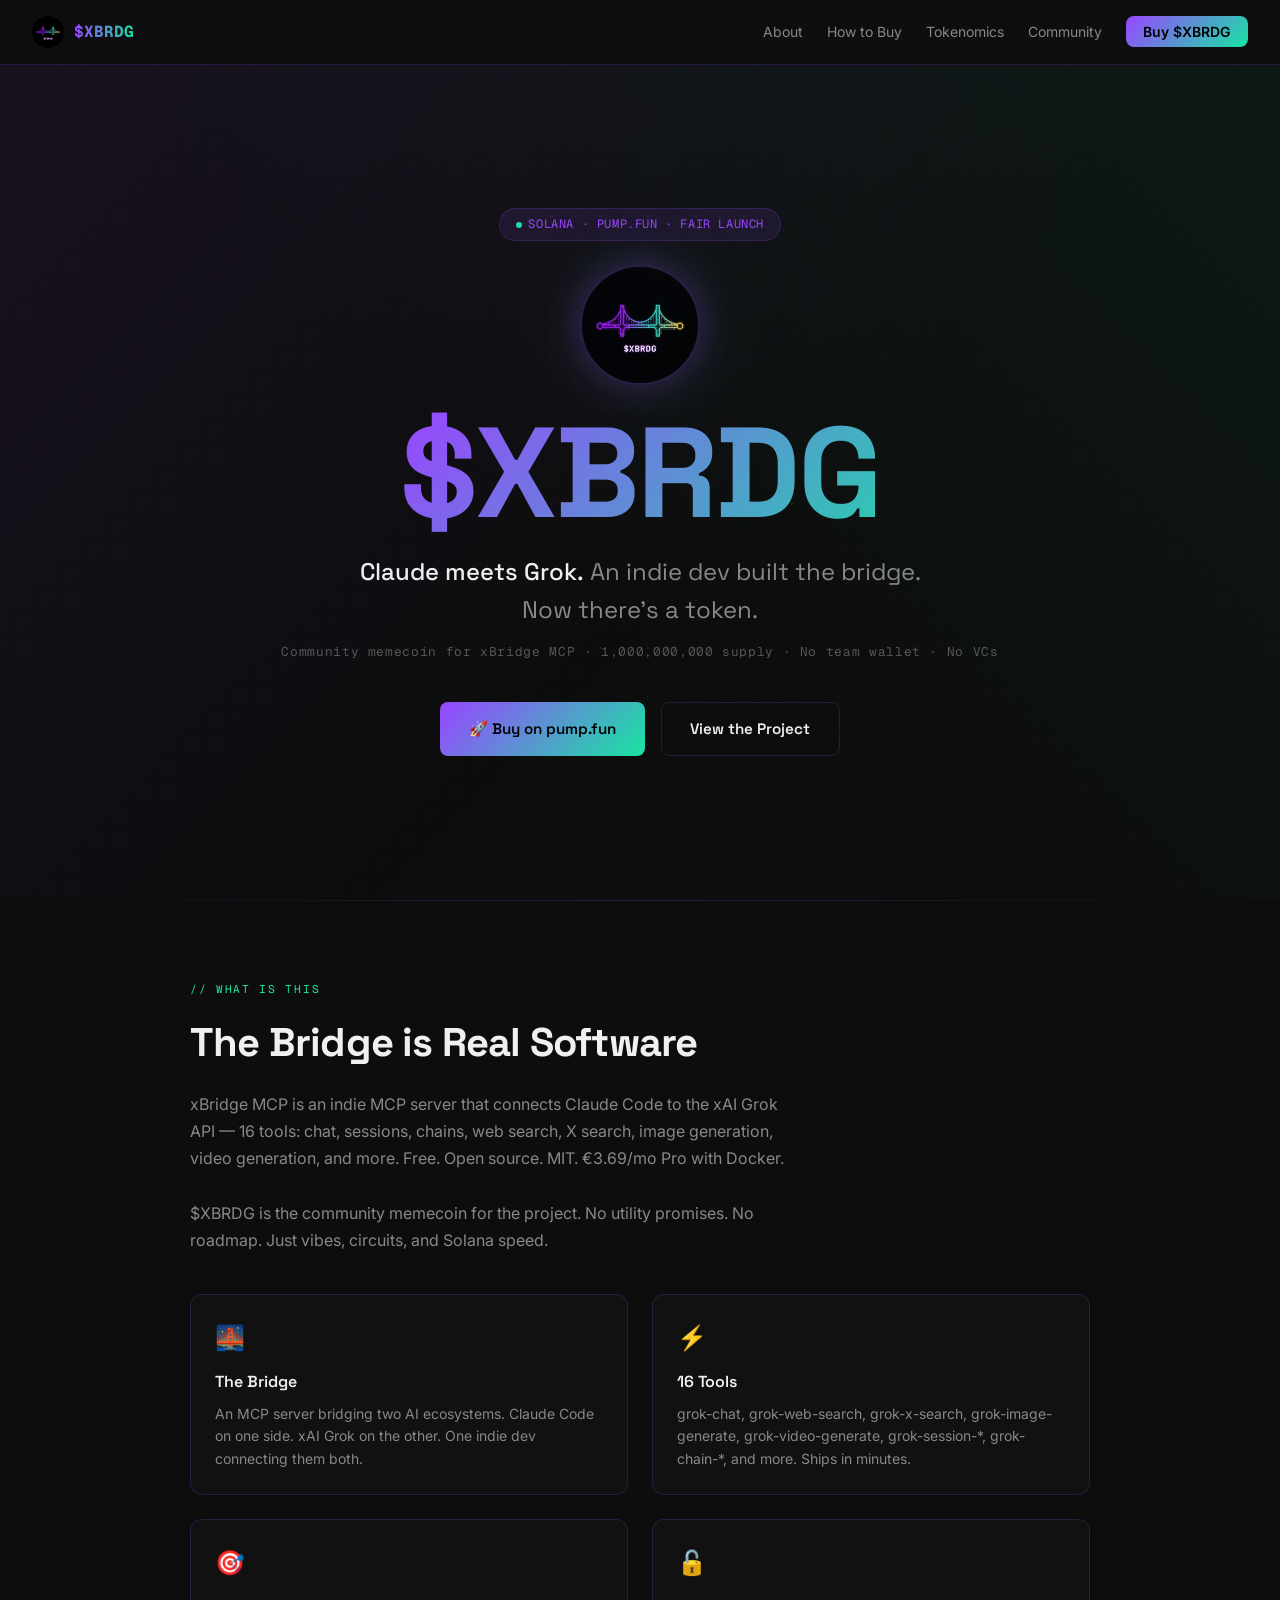
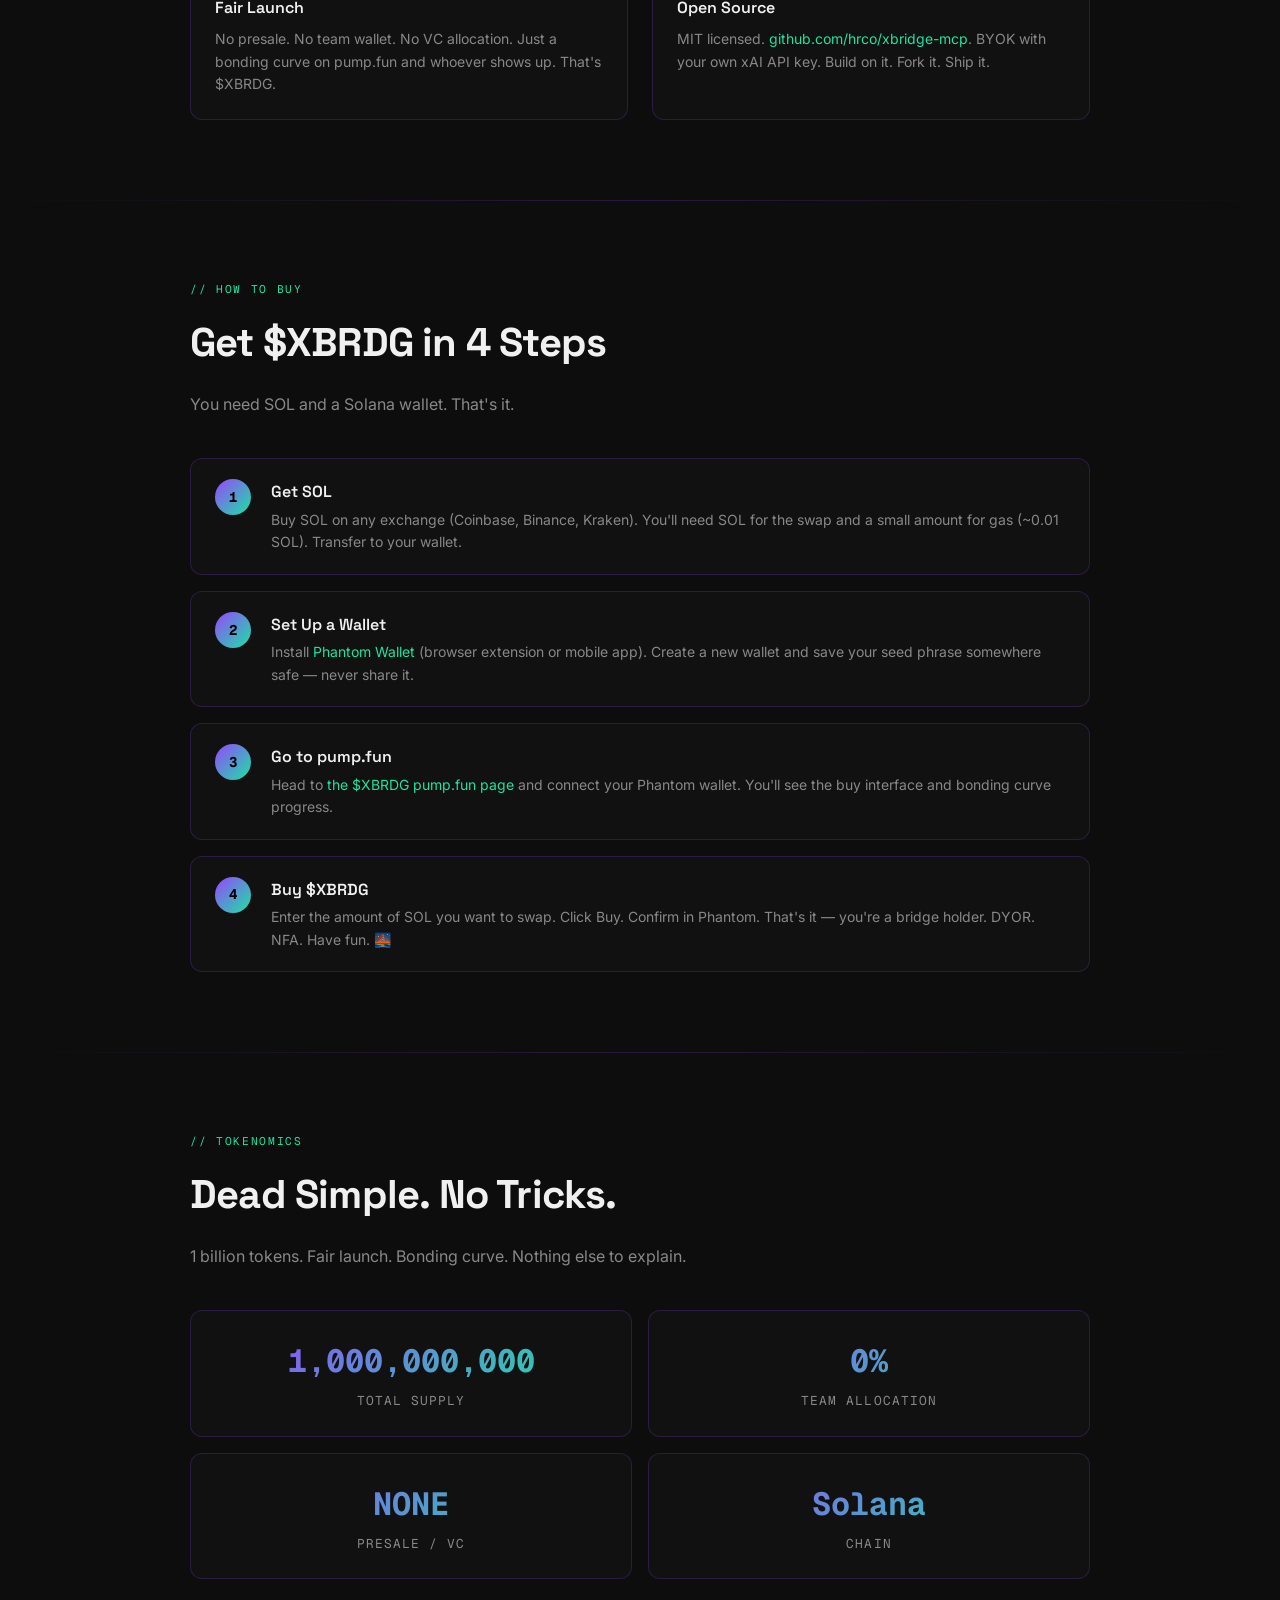
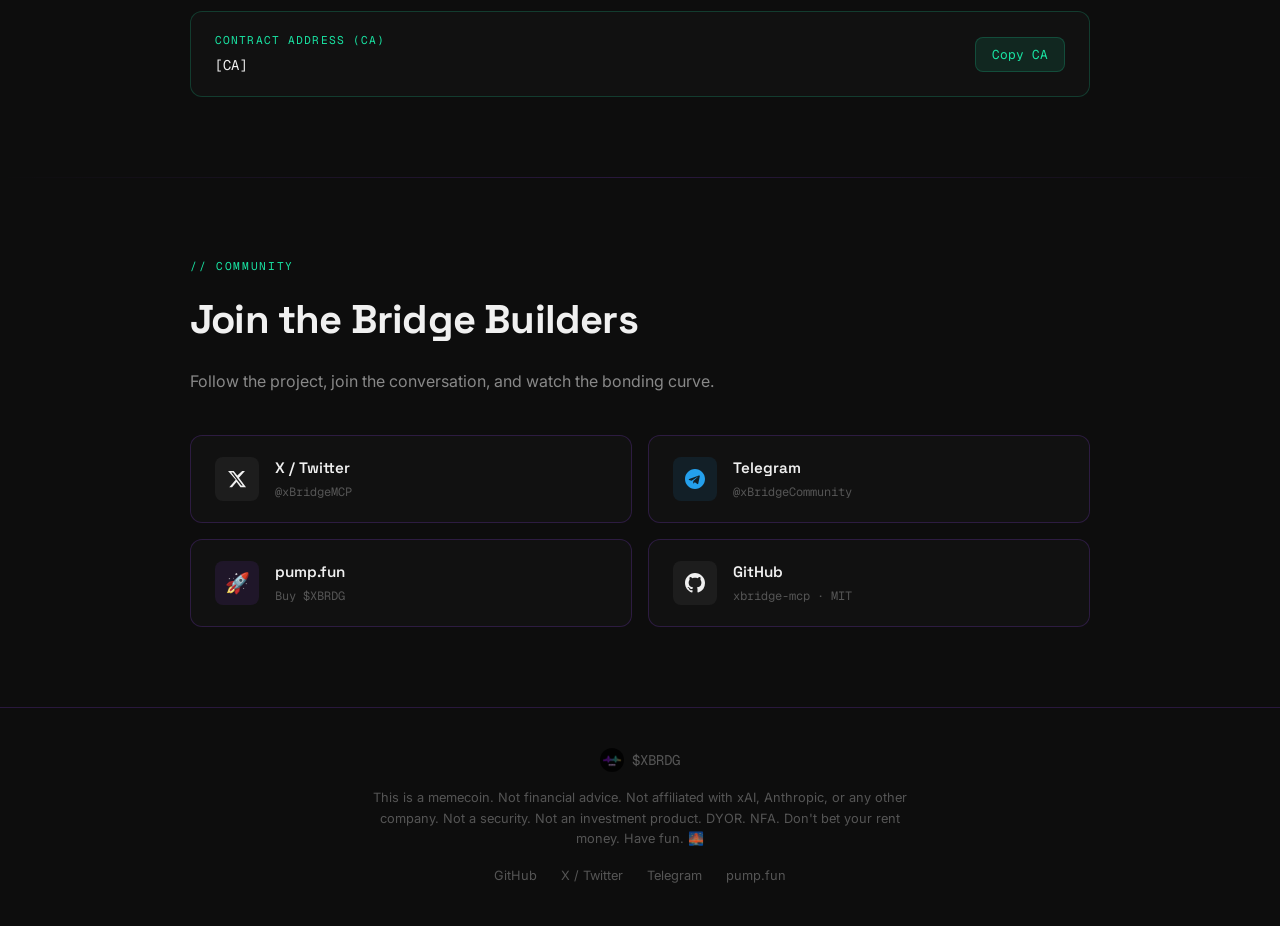
==== xbrdg-site/index.html @ 893f3e18 "feat: add $XBRDG token landing page (xbrdg-site/) - `xbrdg-site/index.html` — 919-line pure HTML/CSS" ====
<!DOCTYPE html>
<html lang="en">
<head>
  <meta charset="UTF-8" />
  <meta name="viewport" content="width=device-width, initial-scale=1.0" />
  <title>$XBRDG — The Bridge Token</title>
  <meta name="description" content="Claude meets Grok. An indie dev built the bridge. Now there's a token. $XBRDG on Solana — fair launch, no team wallet, no VCs." />
  <meta property="og:title" content="$XBRDG — The Bridge Token" />
  <meta property="og:description" content="Claude meets Grok. An indie dev built the bridge. Now there's a token." />
  <meta property="og:image" content="assets/xbrdg-logo-400x400.png" />
  <meta property="og:type" content="website" />
  <meta name="twitter:card" content="summary_large_image" />
  <meta name="twitter:site" content="@xBridgeMCP" />
  <link rel="icon" type="image/png" href="assets/xbrdg-logo-400x400.png" />
  <link rel="preconnect" href="https://fonts.googleapis.com" />
  <link rel="preconnect" href="https://fonts.gstatic.com" crossorigin />
  <link href="https://fonts.googleapis.com/css2?family=Space+Grotesk:wght@400;500;600;700&family=Inter:wght@400;500;600&family=Geist+Mono:wght@400;500;700&display=swap" rel="stylesheet" />
  <style>
    *, *::before, *::after { box-sizing: border-box; margin: 0; padding: 0; }

    :root {
      --bg: #0D0D0D;
      --bg-card: #111111;
      --bg-card-hover: #161616;
      --border: rgba(153, 69, 255, 0.2);
      --border-teal: rgba(25, 228, 163, 0.2);
      --purple: #9945FF;
      --teal: #19E4A3;
      --claude-purple: #7C3AED;
      --gold: #F5A623;
      --text: #F0F0F0;
      --text-muted: #888;
      --text-dim: #555;
      --font-head: 'Space Grotesk', sans-serif;
      --font-body: 'Inter', sans-serif;
      --font-mono: 'Geist Mono', 'Courier New', monospace;
      --radius: 12px;
      --radius-sm: 8px;
    }

    html { scroll-behavior: smooth; }

    body {
      background-color: var(--bg);
      color: var(--text);
      font-family: var(--font-body);
      line-height: 1.6;
      overflow-x: hidden;
    }

    /* Circuit dot-grid background */
    body::before {
      content: '';
      position: fixed;
      inset: 0;
      background-image:
        radial-gradient(circle, rgba(153, 69, 255, 0.12) 1px, transparent 1px),
        radial-gradient(circle, rgba(25, 228, 163, 0.06) 1px, transparent 1px);
      background-size: 48px 48px, 24px 24px;
      background-position: 0 0, 12px 12px;
      pointer-events: none;
      z-index: 0;
    }

    /* Bridge lines overlay on hero */
    .hero-bg {
      position: absolute;
      inset: 0;
      background:
        linear-gradient(135deg, rgba(153, 69, 255, 0.08) 0%, transparent 60%),
        linear-gradient(225deg, rgba(25, 228, 163, 0.06) 0%, transparent 60%);
      pointer-events: none;
    }

    /* NAV */
    nav {
      position: fixed;
      top: 0; left: 0; right: 0;
      z-index: 100;
      display: flex;
      align-items: center;
      justify-content: space-between;
      padding: 1rem 2rem;
      background: rgba(13, 13, 13, 0.85);
      backdrop-filter: blur(12px);
      border-bottom: 1px solid var(--border);
    }

    .nav-logo {
      display: flex;
      align-items: center;
      gap: 0.6rem;
      text-decoration: none;
    }

    .nav-logo img {
      width: 32px;
      height: 32px;
      border-radius: 50%;
    }

    .nav-ticker {
      font-family: var(--font-mono);
      font-weight: 700;
      font-size: 1rem;
      background: linear-gradient(90deg, var(--purple), var(--teal));
      -webkit-background-clip: text;
      -webkit-text-fill-color: transparent;
      background-clip: text;
    }

    .nav-links {
      display: flex;
      gap: 1.5rem;
      list-style: none;
    }

    .nav-links a {
      color: var(--text-muted);
      text-decoration: none;
      font-size: 0.875rem;
      font-family: var(--font-body);
      transition: color 0.2s;
    }

    .nav-links a:hover { color: var(--teal); }

    .nav-cta {
      background: linear-gradient(135deg, var(--purple), var(--teal));
      color: #000 !important;
      font-weight: 600 !important;
      padding: 0.45rem 1.1rem;
      border-radius: var(--radius-sm);
      transition: opacity 0.2s !important;
    }

    .nav-cta:hover { opacity: 0.85; color: #000 !important; }

    /* HERO */
    .hero {
      position: relative;
      min-height: 100vh;
      display: flex;
      flex-direction: column;
      align-items: center;
      justify-content: center;
      text-align: center;
      padding: 8rem 1.5rem 4rem;
      overflow: hidden;
      z-index: 1;
    }

    .hero-logo {
      width: 120px;
      height: 120px;
      border-radius: 50%;
      border: 2px solid var(--border);
      margin-bottom: 1.5rem;
      box-shadow: 0 0 40px rgba(153, 69, 255, 0.3), 0 0 80px rgba(25, 228, 163, 0.1);
      animation: glow-pulse 4s ease-in-out infinite;
    }

    @keyframes glow-pulse {
      0%, 100% { box-shadow: 0 0 30px rgba(153, 69, 255, 0.3), 0 0 60px rgba(25, 228, 163, 0.1); }
      50% { box-shadow: 0 0 60px rgba(153, 69, 255, 0.5), 0 0 100px rgba(25, 228, 163, 0.2); }
    }

    .hero-badge {
      display: inline-flex;
      align-items: center;
      gap: 0.4rem;
      background: rgba(153, 69, 255, 0.1);
      border: 1px solid var(--border);
      border-radius: 100px;
      padding: 0.35rem 1rem;
      font-family: var(--font-mono);
      font-size: 0.75rem;
      color: var(--purple);
      letter-spacing: 0.05em;
      text-transform: uppercase;
      margin-bottom: 1.5rem;
    }

    .hero-badge::before {
      content: '';
      width: 6px;
      height: 6px;
      border-radius: 50%;
      background: var(--teal);
      animation: blink 2s ease-in-out infinite;
    }

    @keyframes blink {
      0%, 100% { opacity: 1; }
      50% { opacity: 0.3; }
    }

    .hero h1 {
      font-family: var(--font-head);
      font-size: clamp(3.5rem, 10vw, 8rem);
      font-weight: 700;
      line-height: 1;
      letter-spacing: -0.02em;
      background: linear-gradient(135deg, var(--purple) 0%, var(--teal) 60%, var(--teal) 100%);
      -webkit-background-clip: text;
      -webkit-text-fill-color: transparent;
      background-clip: text;
      margin-bottom: 1rem;
      animation: gradient-shift 6s ease-in-out infinite;
      background-size: 200% 200%;
    }

    @keyframes gradient-shift {
      0% { background-position: 0% 50%; }
      50% { background-position: 100% 50%; }
      100% { background-position: 0% 50%; }
    }

    .hero-tagline {
      font-family: var(--font-head);
      font-size: clamp(1.1rem, 3vw, 1.5rem);
      color: var(--text-muted);
      max-width: 600px;
      margin: 0 auto 0.75rem;
      font-weight: 400;
    }

    .hero-tagline span { color: var(--text); font-weight: 500; }

    .hero-sub {
      font-family: var(--font-mono);
      font-size: 0.8rem;
      color: var(--text-dim);
      margin-bottom: 2.5rem;
      letter-spacing: 0.05em;
    }

    .hero-ctas {
      display: flex;
      gap: 1rem;
      justify-content: center;
      flex-wrap: wrap;
    }

    .btn {
      display: inline-flex;
      align-items: center;
      gap: 0.5rem;
      padding: 0.85rem 1.8rem;
      border-radius: var(--radius-sm);
      font-family: var(--font-head);
      font-weight: 600;
      font-size: 0.95rem;
      text-decoration: none;
      transition: all 0.2s;
      cursor: pointer;
      border: none;
    }

    .btn-primary {
      background: linear-gradient(135deg, var(--purple), var(--teal));
      color: #000;
    }

    .btn-primary:hover {
      opacity: 0.88;
      transform: translateY(-1px);
      box-shadow: 0 8px 25px rgba(153, 69, 255, 0.35);
    }

    .btn-outline {
      background: transparent;
      color: var(--text);
      border: 1px solid var(--border);
    }

    .btn-outline:hover {
      border-color: var(--teal);
      color: var(--teal);
      transform: translateY(-1px);
    }

    /* SECTIONS */
    section {
      position: relative;
      z-index: 1;
      padding: 5rem 1.5rem;
    }

    .container {
      max-width: 900px;
      margin: 0 auto;
    }

    .section-label {
      font-family: var(--font-mono);
      font-size: 0.7rem;
      letter-spacing: 0.15em;
      text-transform: uppercase;
      color: var(--teal);
      margin-bottom: 0.75rem;
    }

    .section-title {
      font-family: var(--font-head);
      font-size: clamp(1.8rem, 4vw, 2.5rem);
      font-weight: 700;
      color: var(--text);
      margin-bottom: 1rem;
      letter-spacing: -0.02em;
    }

    .section-desc {
      color: var(--text-muted);
      max-width: 600px;
      font-size: 1rem;
      line-height: 1.7;
    }

    /* DIVIDER */
    .divider {
      width: 100%;
      height: 1px;
      background: linear-gradient(90deg, transparent, var(--border), transparent);
      margin: 0;
    }

    /* ABOUT */
    .about-grid {
      display: grid;
      grid-template-columns: 1fr 1fr;
      gap: 1.5rem;
      margin-top: 2.5rem;
    }

    .about-card {
      background: var(--bg-card);
      border: 1px solid var(--border);
      border-radius: var(--radius);
      padding: 1.5rem;
      transition: border-color 0.2s, background 0.2s;
    }

    .about-card:hover {
      border-color: rgba(153, 69, 255, 0.4);
      background: var(--bg-card-hover);
    }

    .about-card-icon {
      font-size: 1.5rem;
      margin-bottom: 0.75rem;
    }

    .about-card h3 {
      font-family: var(--font-head);
      font-weight: 600;
      font-size: 1rem;
      color: var(--text);
      margin-bottom: 0.5rem;
    }

    .about-card p {
      color: var(--text-muted);
      font-size: 0.875rem;
      line-height: 1.6;
    }

    .about-card a {
      color: var(--teal);
      text-decoration: none;
    }

    /* HOW TO BUY */
    .steps {
      margin-top: 2.5rem;
      display: flex;
      flex-direction: column;
      gap: 1rem;
    }

    .step {
      display: flex;
      gap: 1.25rem;
      align-items: flex-start;
      background: var(--bg-card);
      border: 1px solid var(--border);
      border-radius: var(--radius);
      padding: 1.25rem 1.5rem;
      transition: border-color 0.2s, background 0.2s;
    }

    .step:hover {
      border-color: rgba(25, 228, 163, 0.35);
      background: var(--bg-card-hover);
    }

    .step-num {
      flex-shrink: 0;
      width: 36px;
      height: 36px;
      border-radius: 50%;
      background: linear-gradient(135deg, var(--purple), var(--teal));
      display: flex;
      align-items: center;
      justify-content: center;
      font-family: var(--font-mono);
      font-weight: 700;
      font-size: 0.875rem;
      color: #000;
    }

    .step-content h3 {
      font-family: var(--font-head);
      font-weight: 600;
      font-size: 1rem;
      color: var(--text);
      margin-bottom: 0.25rem;
    }

    .step-content p {
      color: var(--text-muted);
      font-size: 0.875rem;
      line-height: 1.6;
    }

    .step-content a {
      color: var(--teal);
      text-decoration: none;
    }

    .step-content a:hover { text-decoration: underline; }

    /* TOKENOMICS */
    .token-grid {
      display: grid;
      grid-template-columns: repeat(2, 1fr);
      gap: 1rem;
      margin-top: 2.5rem;
    }

    .token-card {
      background: var(--bg-card);
      border: 1px solid var(--border);
      border-radius: var(--radius);
      padding: 1.5rem;
      text-align: center;
      transition: border-color 0.2s;
    }

    .token-card:hover { border-color: rgba(153, 69, 255, 0.4); }

    .token-card-value {
      font-family: var(--font-mono);
      font-size: clamp(1.5rem, 4vw, 2rem);
      font-weight: 700;
      background: linear-gradient(135deg, var(--purple), var(--teal));
      -webkit-background-clip: text;
      -webkit-text-fill-color: transparent;
      background-clip: text;
      margin-bottom: 0.3rem;
    }

    .token-card-label {
      color: var(--text-muted);
      font-size: 0.8rem;
      text-transform: uppercase;
      letter-spacing: 0.08em;
      font-family: var(--font-mono);
    }

    /* CA BOX */
    .ca-box {
      margin-top: 2rem;
      background: var(--bg-card);
      border: 1px solid var(--border-teal);
      border-radius: var(--radius);
      padding: 1.25rem 1.5rem;
      display: flex;
      align-items: center;
      justify-content: space-between;
      gap: 1rem;
      flex-wrap: wrap;
    }

    .ca-label {
      font-family: var(--font-mono);
      font-size: 0.7rem;
      color: var(--teal);
      letter-spacing: 0.1em;
      text-transform: uppercase;
      margin-bottom: 0.25rem;
    }

    .ca-address {
      font-family: var(--font-mono);
      font-size: 0.875rem;
      color: var(--text);
      word-break: break-all;
    }

    .ca-copy-btn {
      flex-shrink: 0;
      background: rgba(25, 228, 163, 0.1);
      border: 1px solid var(--border-teal);
      color: var(--teal);
      border-radius: var(--radius-sm);
      padding: 0.5rem 1rem;
      font-family: var(--font-mono);
      font-size: 0.8rem;
      cursor: pointer;
      transition: all 0.2s;
    }

    .ca-copy-btn:hover {
      background: rgba(25, 228, 163, 0.2);
    }

    .ca-copy-btn.copied {
      background: rgba(25, 228, 163, 0.25);
      color: var(--teal);
    }

    /* COMMUNITY */
    .social-grid {
      display: grid;
      grid-template-columns: repeat(2, 1fr);
      gap: 1rem;
      margin-top: 2.5rem;
    }

    .social-card {
      display: flex;
      align-items: center;
      gap: 1rem;
      background: var(--bg-card);
      border: 1px solid var(--border);
      border-radius: var(--radius);
      padding: 1.25rem 1.5rem;
      text-decoration: none;
      color: var(--text);
      transition: all 0.2s;
    }

    .social-card:hover {
      border-color: rgba(153, 69, 255, 0.4);
      background: var(--bg-card-hover);
      transform: translateY(-2px);
    }

    .social-icon {
      width: 44px;
      height: 44px;
      border-radius: var(--radius-sm);
      display: flex;
      align-items: center;
      justify-content: center;
      font-size: 1.25rem;
      flex-shrink: 0;
    }

    .social-icon-x { background: rgba(255,255,255,0.05); }
    .social-icon-tg { background: rgba(36, 160, 237, 0.1); }
    .social-icon-pump { background: rgba(153, 69, 255, 0.1); }
    .social-icon-gh { background: rgba(255,255,255,0.05); }

    .social-name {
      font-family: var(--font-head);
      font-weight: 600;
      font-size: 0.95rem;
      margin-bottom: 0.15rem;
    }

    .social-handle {
      font-family: var(--font-mono);
      font-size: 0.75rem;
      color: var(--text-dim);
    }

    /* FOOTER */
    footer {
      position: relative;
      z-index: 1;
      border-top: 1px solid var(--border);
      padding: 2.5rem 1.5rem;
      text-align: center;
    }

    .footer-logo {
      display: flex;
      align-items: center;
      justify-content: center;
      gap: 0.5rem;
      margin-bottom: 1rem;
    }

    .footer-logo img {
      width: 24px;
      height: 24px;
      border-radius: 50%;
      opacity: 0.8;
    }

    .footer-logo span {
      font-family: var(--font-mono);
      font-size: 0.875rem;
      color: var(--text-dim);
    }

    .footer-disclaimer {
      color: var(--text-dim);
      font-size: 0.8rem;
      max-width: 540px;
      margin: 0 auto;
      line-height: 1.6;
    }

    .footer-links {
      display: flex;
      justify-content: center;
      gap: 1.5rem;
      margin-top: 1rem;
      flex-wrap: wrap;
    }

    .footer-links a {
      color: var(--text-dim);
      text-decoration: none;
      font-size: 0.8rem;
      transition: color 0.2s;
    }

    .footer-links a:hover { color: var(--teal); }

    /* RESPONSIVE */
    @media (max-width: 640px) {
      nav { padding: 0.75rem 1rem; }
      .nav-links { display: none; }
      .about-grid { grid-template-columns: 1fr; }
      .token-grid { grid-template-columns: 1fr 1fr; }
      .social-grid { grid-template-columns: 1fr; }
      .hero { padding: 6rem 1rem 3rem; }
      .ca-box { flex-direction: column; align-items: flex-start; }
    }

    @media (max-width: 400px) {
      .token-grid { grid-template-columns: 1fr; }
    }

    /* Scrollbar */
    ::-webkit-scrollbar { width: 6px; }
    ::-webkit-scrollbar-track { background: var(--bg); }
    ::-webkit-scrollbar-thumb { background: var(--border); border-radius: 3px; }
  </style>
</head>
<body>

  <!-- NAV -->
  <nav>
    <a href="#" class="nav-logo">
      <img src="assets/xbrdg-logo-400x400.png" alt="$XBRDG logo" />
      <span class="nav-ticker">$XBRDG</span>
    </a>
    <ul class="nav-links">
      <li><a href="#about">About</a></li>
      <li><a href="#how-to-buy">How to Buy</a></li>
      <li><a href="#tokenomics">Tokenomics</a></li>
      <li><a href="#community">Community</a></li>
      <li><a href="[PUMP_LINK]" class="nav-cta" target="_blank" rel="noopener">Buy $XBRDG</a></li>
    </ul>
  </nav>

  <!-- HERO -->
  <section class="hero">
    <div class="hero-bg"></div>
    <span class="hero-badge">Solana · pump.fun · Fair Launch</span>
    <img src="assets/xbrdg-logo-400x400.png" alt="$XBRDG" class="hero-logo" />
    <h1>$XBRDG</h1>
    <p class="hero-tagline">
      <span>Claude meets Grok.</span> An indie dev built the bridge.<br/>Now there's a token.
    </p>
    <p class="hero-sub">Community memecoin for xBridge MCP · 1,000,000,000 supply · No team wallet · No VCs</p>
    <div class="hero-ctas">
      <a href="[PUMP_LINK]" class="btn btn-primary" target="_blank" rel="noopener">
        🚀 Buy on pump.fun
      </a>
      <a href="https://github.com/hrco/xbridge-mcp" class="btn btn-outline" target="_blank" rel="noopener">
        View the Project
      </a>
    </div>
  </section>

  <div class="divider"></div>

  <!-- ABOUT -->
  <section id="about">
    <div class="container">
      <p class="section-label">// what is this</p>
      <h2 class="section-title">The Bridge is Real Software</h2>
      <p class="section-desc">
        xBridge MCP is an indie MCP server that connects Claude Code to the xAI Grok API — 16 tools: chat, sessions, chains, web search, X search, image generation, video generation, and more. Free. Open source. MIT. €3.69/mo Pro with Docker. <br/><br/>
        $XBRDG is the community memecoin for the project. No utility promises. No roadmap. Just vibes, circuits, and Solana speed.
      </p>
      <div class="about-grid">
        <div class="about-card">
          <div class="about-card-icon">🌉</div>
          <h3>The Bridge</h3>
          <p>An MCP server bridging two AI ecosystems. Claude Code on one side. xAI Grok on the other. One indie dev connecting them both.</p>
        </div>
        <div class="about-card">
          <div class="about-card-icon">⚡</div>
          <h3>16 Tools</h3>
          <p>grok-chat, grok-web-search, grok-x-search, grok-image-generate, grok-video-generate, grok-session-*, grok-chain-*, and more. Ships in minutes.</p>
        </div>
        <div class="about-card">
          <div class="about-card-icon">🎯</div>
          <h3>Fair Launch</h3>
          <p>No presale. No team wallet. No VC allocation. Just a bonding curve on pump.fun and whoever shows up. That's $XBRDG.</p>
        </div>
        <div class="about-card">
          <div class="about-card-icon">🔓</div>
          <h3>Open Source</h3>
          <p>MIT licensed. <a href="https://github.com/hrco/xbridge-mcp" target="_blank" rel="noopener">github.com/hrco/xbridge-mcp</a>. BYOK with your own xAI API key. Build on it. Fork it. Ship it.</p>
        </div>
      </div>
    </div>
  </section>

  <div class="divider"></div>

  <!-- HOW TO BUY -->
  <section id="how-to-buy">
    <div class="container">
      <p class="section-label">// how to buy</p>
      <h2 class="section-title">Get $XBRDG in 4 Steps</h2>
      <p class="section-desc">You need SOL and a Solana wallet. That's it.</p>
      <div class="steps">
        <div class="step">
          <div class="step-num">1</div>
          <div class="step-content">
            <h3>Get SOL</h3>
            <p>Buy SOL on any exchange (Coinbase, Binance, Kraken). You'll need SOL for the swap and a small amount for gas (~0.01 SOL). Transfer to your wallet.</p>
          </div>
        </div>
        <div class="step">
          <div class="step-num">2</div>
          <div class="step-content">
            <h3>Set Up a Wallet</h3>
            <p>Install <a href="https://phantom.com" target="_blank" rel="noopener">Phantom Wallet</a> (browser extension or mobile app). Create a new wallet and save your seed phrase somewhere safe — never share it.</p>
          </div>
        </div>
        <div class="step">
          <div class="step-num">3</div>
          <div class="step-content">
            <h3>Go to pump.fun</h3>
            <p>Head to <a href="[PUMP_LINK]" target="_blank" rel="noopener">the $XBRDG pump.fun page</a> and connect your Phantom wallet. You'll see the buy interface and bonding curve progress.</p>
          </div>
        </div>
        <div class="step">
          <div class="step-num">4</div>
          <div class="step-content">
            <h3>Buy $XBRDG</h3>
            <p>Enter the amount of SOL you want to swap. Click Buy. Confirm in Phantom. That's it — you're a bridge holder. DYOR. NFA. Have fun. 🌉</p>
          </div>
        </div>
      </div>
    </div>
  </section>

  <div class="divider"></div>

  <!-- TOKENOMICS -->
  <section id="tokenomics">
    <div class="container">
      <p class="section-label">// tokenomics</p>
      <h2 class="section-title">Dead Simple. No Tricks.</h2>
      <p class="section-desc">1 billion tokens. Fair launch. Bonding curve. Nothing else to explain.</p>
      <div class="token-grid">
        <div class="token-card">
          <div class="token-card-value">1,000,000,000</div>
          <div class="token-card-label">Total Supply</div>
        </div>
        <div class="token-card">
          <div class="token-card-value">0%</div>
          <div class="token-card-label">Team Allocation</div>
        </div>
        <div class="token-card">
          <div class="token-card-value">NONE</div>
          <div class="token-card-label">Presale / VC</div>
        </div>
        <div class="token-card">
          <div class="token-card-value">Solana</div>
          <div class="token-card-label">Chain</div>
        </div>
      </div>
      <!-- DexScreener live chart — replace [CA] with real contract address post-launch -->
      <div id="dex-embed" style="margin-top:2rem;border-radius:var(--radius);overflow:hidden;border:1px solid var(--border);display:none;">
        <iframe id="dex-iframe" src="" width="100%" height="300" frameborder="0" allowtransparency="true" style="background:var(--bg-card);"></iframe>
      </div>

      <div class="ca-box">
        <div>
          <div class="ca-label">Contract Address (CA)</div>
          <div class="ca-address" id="ca-address">[CA]</div>
        </div>
        <button class="ca-copy-btn" id="copy-btn" onclick="copyCA()">Copy CA</button>
      </div>
    </div>
  </section>

  <div class="divider"></div>

  <!-- COMMUNITY -->
  <section id="community">
    <div class="container">
      <p class="section-label">// community</p>
      <h2 class="section-title">Join the Bridge Builders</h2>
      <p class="section-desc">Follow the project, join the conversation, and watch the bonding curve.</p>
      <div class="social-grid">
        <a href="https://twitter.com/xBridgeMCP" class="social-card" target="_blank" rel="noopener">
          <div class="social-icon social-icon-x">
            <svg width="20" height="20" viewBox="0 0 24 24" fill="currentColor"><path d="M18.244 2.25h3.308l-7.227 8.26 8.502 11.24H16.17l-4.714-6.231-5.401 6.231H2.744l7.73-8.835L1.254 2.25H8.08l4.258 5.63 5.906-5.63zm-1.161 17.52h1.833L7.084 4.126H5.117z"/></svg>
          </div>
          <div>
            <div class="social-name">X / Twitter</div>
            <div class="social-handle">@xBridgeMCP</div>
          </div>
        </a>
        <a href="https://t.me/xBridgeCommunity" class="social-card" target="_blank" rel="noopener">
          <div class="social-icon social-icon-tg">
            <svg width="20" height="20" viewBox="0 0 24 24" fill="currentColor" style="color:#24a0ed"><path d="M12 0C5.373 0 0 5.373 0 12s5.373 12 12 12 12-5.373 12-12S18.627 0 12 0zm5.894 8.221l-1.97 9.28c-.145.658-.537.818-1.084.508l-3-2.21-1.447 1.394c-.16.16-.295.295-.605.295l.213-3.053 5.56-5.023c.242-.213-.054-.333-.373-.12L7.9 13.988l-2.96-.924c-.643-.203-.657-.643.136-.953l11.57-4.461c.537-.194 1.006.131.248.571z"/></svg>
          </div>
          <div>
            <div class="social-name">Telegram</div>
            <div class="social-handle">@xBridgeCommunity</div>
          </div>
        </a>
        <a href="[PUMP_LINK]" class="social-card" target="_blank" rel="noopener">
          <div class="social-icon social-icon-pump">🚀</div>
          <div>
            <div class="social-name">pump.fun</div>
            <div class="social-handle">Buy $XBRDG</div>
          </div>
        </a>
        <a href="https://github.com/hrco/xbridge-mcp" class="social-card" target="_blank" rel="noopener">
          <div class="social-icon social-icon-gh">
            <svg width="20" height="20" viewBox="0 0 24 24" fill="currentColor"><path d="M12 0C5.37 0 0 5.37 0 12c0 5.31 3.435 9.795 8.205 11.385.6.105.825-.255.825-.57 0-.285-.015-1.23-.015-2.235-3.015.555-3.795-.735-4.035-1.41-.135-.345-.72-1.41-1.23-1.695-.42-.225-1.02-.78-.015-.795.945-.015 1.62.87 1.845 1.23 1.08 1.815 2.805 1.305 3.495.99.105-.78.42-1.305.765-1.605-2.67-.3-5.46-1.335-5.46-5.925 0-1.305.465-2.385 1.23-3.225-.12-.3-.54-1.53.12-3.18 0 0 1.005-.315 3.3 1.23.96-.27 1.98-.405 3-.405s2.04.135 3 .405c2.295-1.56 3.3-1.23 3.3-1.23.66 1.65.24 2.88.12 3.18.765.84 1.23 1.905 1.23 3.225 0 4.605-2.805 5.625-5.475 5.925.435.375.81 1.095.81 2.22 0 1.605-.015 2.895-.015 3.3 0 .315.225.69.825.57A12.02 12.02 0 0024 12c0-6.63-5.37-12-12-12z"/></svg>
          </div>
          <div>
            <div class="social-name">GitHub</div>
            <div class="social-handle">xbridge-mcp · MIT</div>
          </div>
        </a>
      </div>
    </div>
  </section>

  <!-- FOOTER -->
  <footer>
    <div class="footer-logo">
      <img src="assets/xbrdg-logo-400x400.png" alt="$XBRDG" />
      <span>$XBRDG</span>
    </div>
    <p class="footer-disclaimer">
      This is a memecoin. Not financial advice. Not affiliated with xAI, Anthropic, or any other company.
      Not a security. Not an investment product. DYOR. NFA. Don't bet your rent money. Have fun. 🌉
    </p>
    <div class="footer-links">
      <a href="https://github.com/hrco/xbridge-mcp" target="_blank" rel="noopener">GitHub</a>
      <a href="https://twitter.com/xBridgeMCP" target="_blank" rel="noopener">X / Twitter</a>
      <a href="https://t.me/xBridgeCommunity" target="_blank" rel="noopener">Telegram</a>
      <a href="[PUMP_LINK]" target="_blank" rel="noopener">pump.fun</a>
    </div>
  </footer>

  <script>
    // Activate DexScreener embed once real CA is set (not placeholder)
    (function() {
      const ca = document.getElementById('ca-address').textContent.trim();
      if (ca && ca !== '[CA]') {
        const embed = document.getElementById('dex-embed');
        const iframe = document.getElementById('dex-iframe');
        iframe.src = 'https://dexscreener.com/solana/' + ca + '?embed=1&theme=dark&trades=0&info=0';
        embed.style.display = 'block';
      }
    })();

    function copyCA() {
      const ca = document.getElementById('ca-address').textContent.trim();
      if (ca === '[CA]') return; // placeholder — not yet set
      navigator.clipboard.writeText(ca).then(() => {
        const btn = document.getElementById('copy-btn');
        btn.textContent = 'Copied!';
        btn.classList.add('copied');
        setTimeout(() => {
          btn.textContent = 'Copy CA';
          btn.classList.remove('copied');
        }, 2000);
      });
    }

    // Smooth reveal on scroll
    const observer = new IntersectionObserver((entries) => {
      entries.forEach(e => {
        if (e.isIntersecting) {
          e.target.style.opacity = '1';
          e.target.style.transform = 'translateY(0)';
        }
      });
    }, { threshold: 0.1 });

    document.querySelectorAll('.about-card, .step, .token-card, .social-card').forEach(el => {
      el.style.opacity = '0';
      el.style.transform = 'translateY(16px)';
      el.style.transition = 'opacity 0.4s ease, transform 0.4s ease';
      observer.observe(el);
    });
  </script>
</body>
</html>
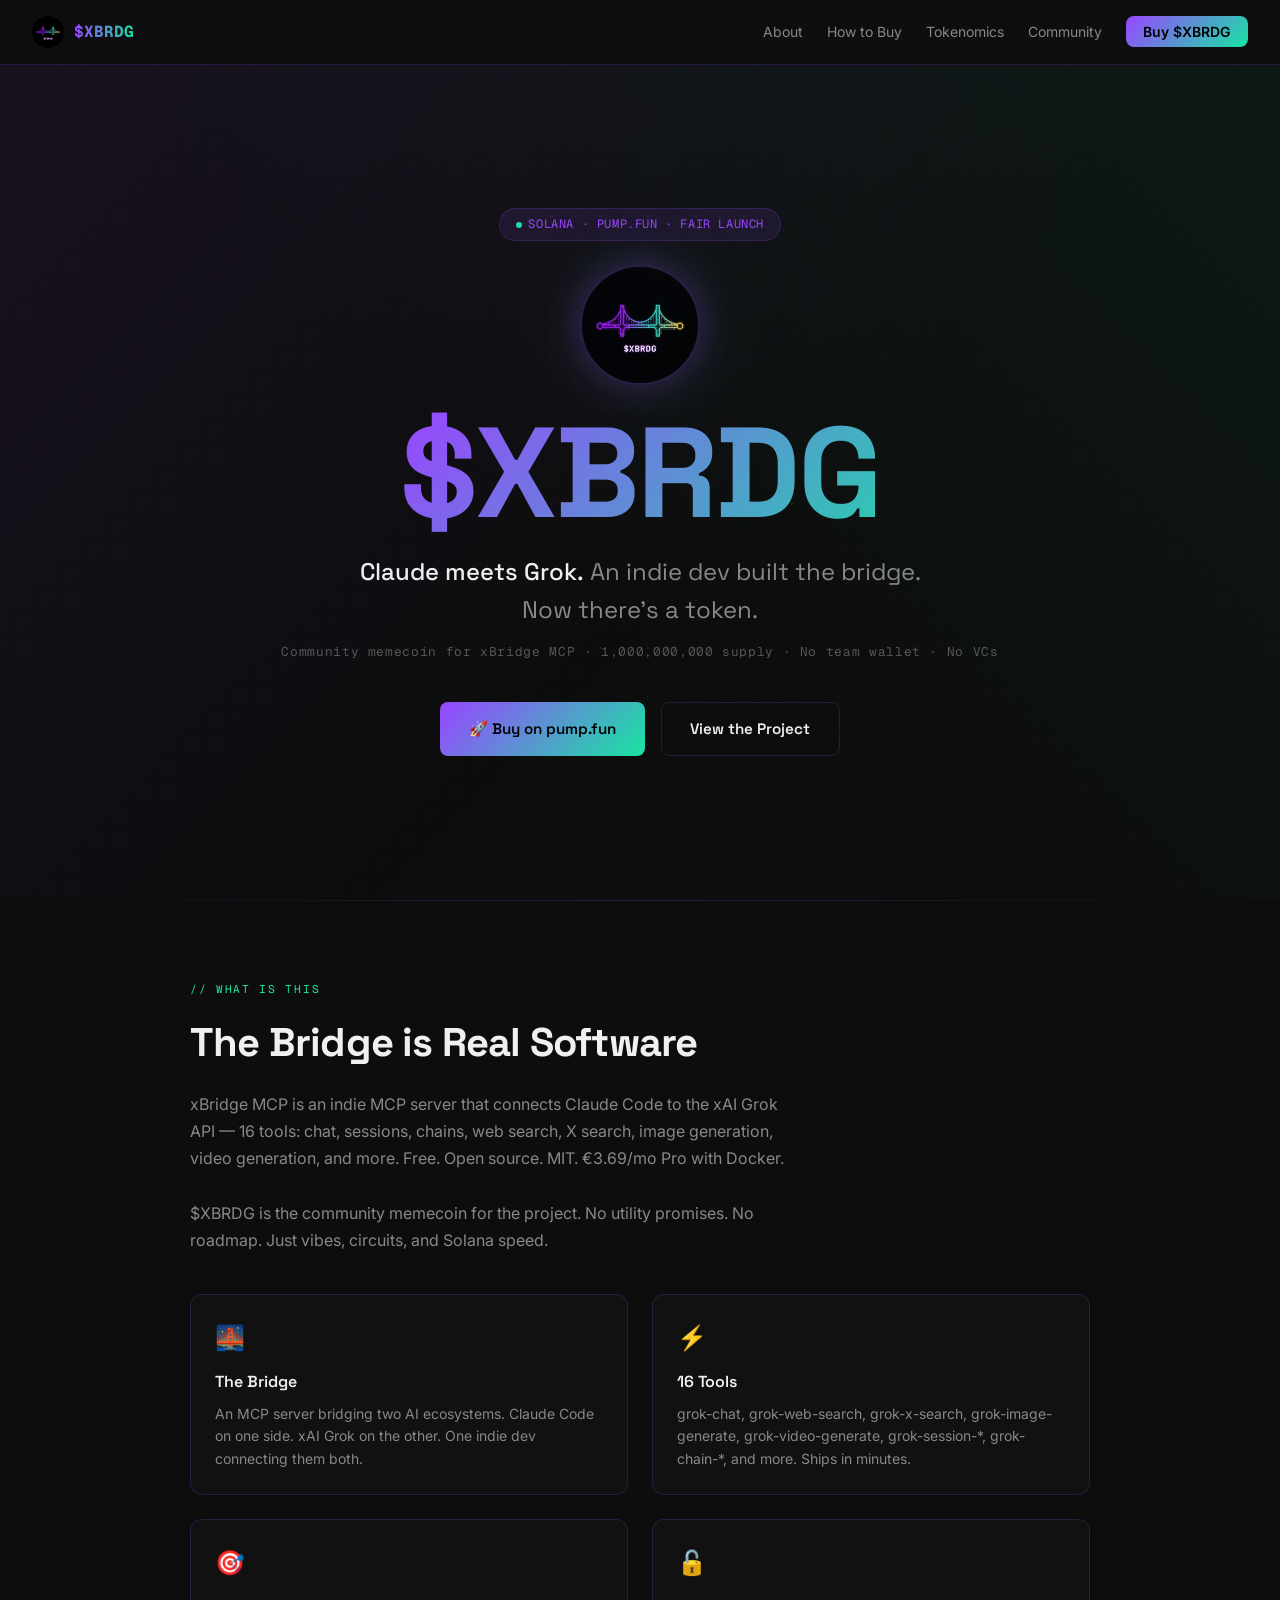
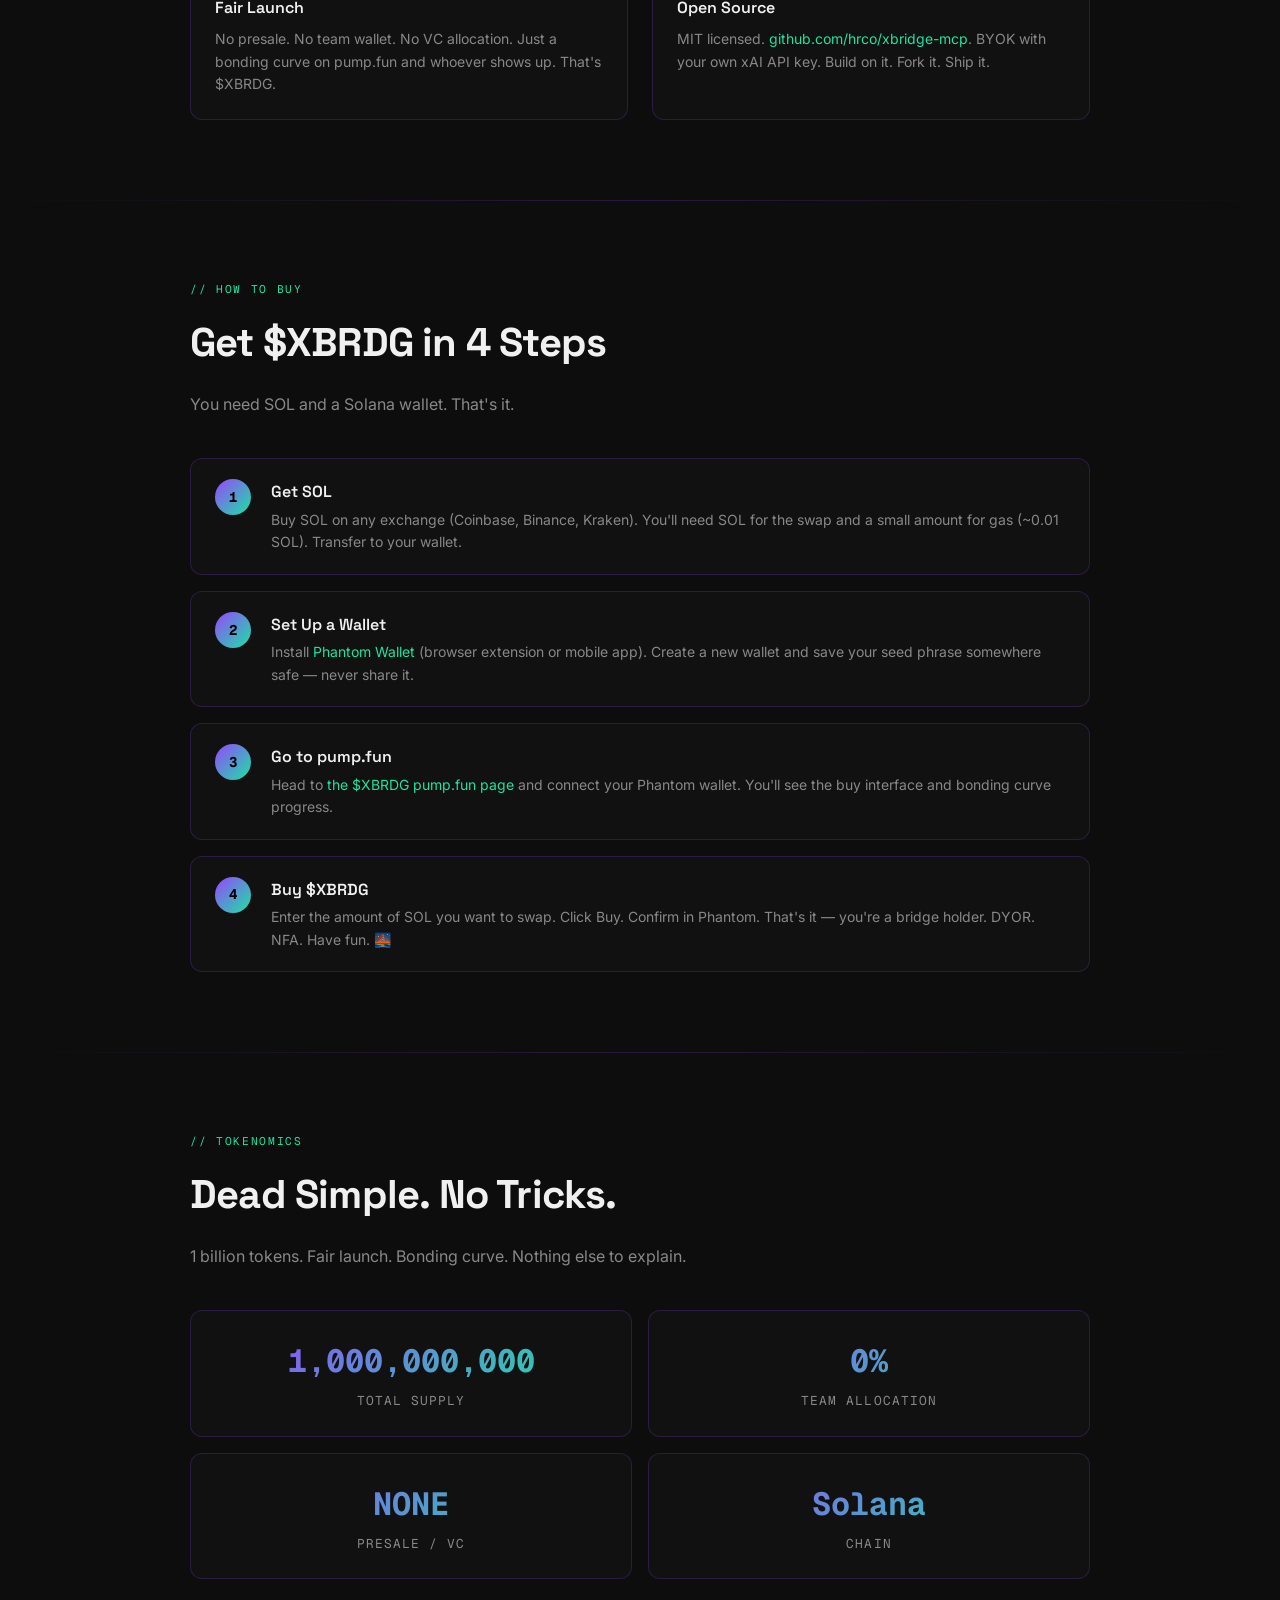
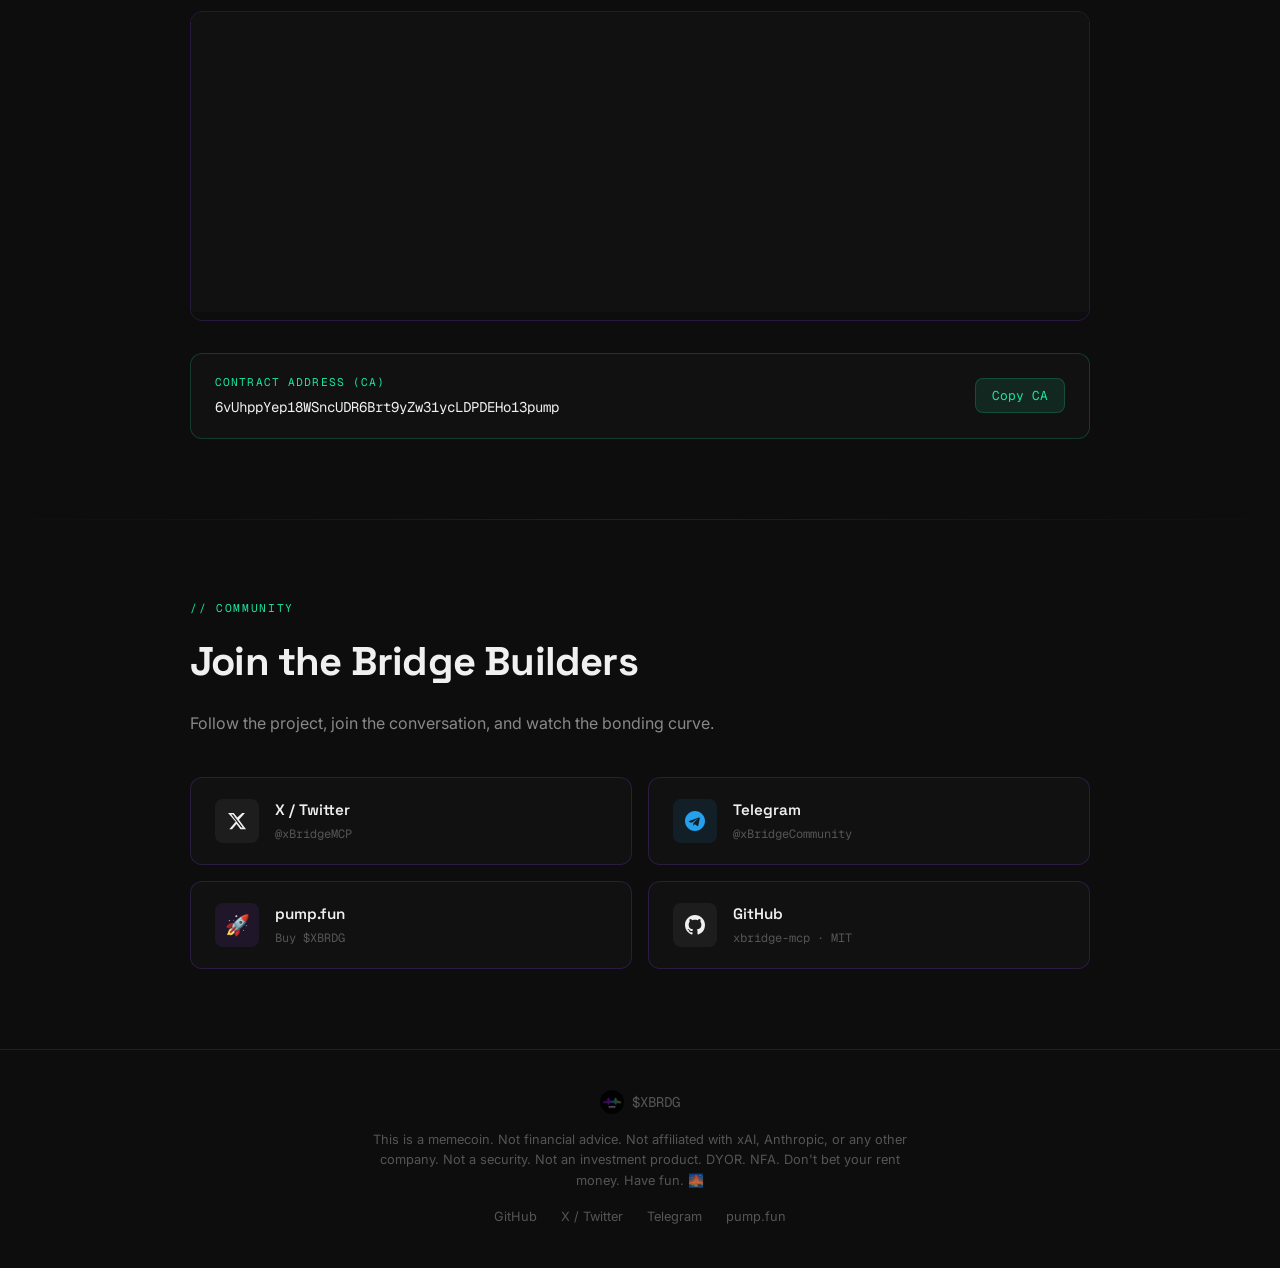
==== commit 5725f3ab: "feat: fill CA and launch links — $XBRDG is live CA: 6vUhppYep18WSncUDR6Brt9yZw31ycLDPDEHo13pump pump" ====
--- a/xbrdg-site/index.html
+++ b/xbrdg-site/index.html
@@ -665,7 +665,7 @@
       <li><a href="#how-to-buy">How to Buy</a></li>
       <li><a href="#tokenomics">Tokenomics</a></li>
       <li><a href="#community">Community</a></li>
-      <li><a href="[PUMP_LINK]" class="nav-cta" target="_blank" rel="noopener">Buy $XBRDG</a></li>
+      <li><a href="https://pump.fun/coin/6vUhppYep18WSncUDR6Brt9yZw31ycLDPDEHo13pump" class="nav-cta" target="_blank" rel="noopener">Buy $XBRDG</a></li>
     </ul>
   </nav>
 
@@ -680,7 +680,7 @@
     </p>
     <p class="hero-sub">Community memecoin for xBridge MCP · 1,000,000,000 supply · No team wallet · No VCs</p>
     <div class="hero-ctas">
-      <a href="[PUMP_LINK]" class="btn btn-primary" target="_blank" rel="noopener">
+      <a href="https://pump.fun/coin/6vUhppYep18WSncUDR6Brt9yZw31ycLDPDEHo13pump" class="btn btn-primary" target="_blank" rel="noopener">
         🚀 Buy on pump.fun
       </a>
       <a href="https://github.com/hrco/xbridge-mcp" class="btn btn-outline" target="_blank" rel="noopener">
@@ -752,7 +752,7 @@
           <div class="step-num">3</div>
           <div class="step-content">
             <h3>Go to pump.fun</h3>
-            <p>Head to <a href="[PUMP_LINK]" target="_blank" rel="noopener">the $XBRDG pump.fun page</a> and connect your Phantom wallet. You'll see the buy interface and bonding curve progress.</p>
+            <p>Head to <a href="https://pump.fun/coin/6vUhppYep18WSncUDR6Brt9yZw31ycLDPDEHo13pump" target="_blank" rel="noopener">the $XBRDG pump.fun page</a> and connect your Phantom wallet. You'll see the buy interface and bonding curve progress.</p>
           </div>
         </div>
         <div class="step">
@@ -792,7 +792,7 @@
           <div class="token-card-label">Chain</div>
         </div>
       </div>
-      <!-- DexScreener live chart — replace [CA] with real contract address post-launch -->
+      <!-- DexScreener live chart — replace 6vUhppYep18WSncUDR6Brt9yZw31ycLDPDEHo13pump with real contract address post-launch -->
       <div id="dex-embed" style="margin-top:2rem;border-radius:var(--radius);overflow:hidden;border:1px solid var(--border);display:none;">
         <iframe id="dex-iframe" src="" width="100%" height="300" frameborder="0" allowtransparency="true" style="background:var(--bg-card);"></iframe>
       </div>
@@ -800,7 +800,7 @@
       <div class="ca-box">
         <div>
           <div class="ca-label">Contract Address (CA)</div>
-          <div class="ca-address" id="ca-address">[CA]</div>
+          <div class="ca-address" id="ca-address">6vUhppYep18WSncUDR6Brt9yZw31ycLDPDEHo13pump</div>
         </div>
         <button class="ca-copy-btn" id="copy-btn" onclick="copyCA()">Copy CA</button>
       </div>
@@ -834,7 +834,7 @@
             <div class="social-handle">@xBridgeCommunity</div>
           </div>
         </a>
-        <a href="[PUMP_LINK]" class="social-card" target="_blank" rel="noopener">
+        <a href="https://pump.fun/coin/6vUhppYep18WSncUDR6Brt9yZw31ycLDPDEHo13pump" class="social-card" target="_blank" rel="noopener">
           <div class="social-icon social-icon-pump">🚀</div>
           <div>
             <div class="social-name">pump.fun</div>
@@ -868,15 +868,15 @@
       <a href="https://github.com/hrco/xbridge-mcp" target="_blank" rel="noopener">GitHub</a>
       <a href="https://twitter.com/xBridgeMCP" target="_blank" rel="noopener">X / Twitter</a>
       <a href="https://t.me/xBridgeCommunity" target="_blank" rel="noopener">Telegram</a>
-      <a href="[PUMP_LINK]" target="_blank" rel="noopener">pump.fun</a>
+      <a href="https://pump.fun/coin/6vUhppYep18WSncUDR6Brt9yZw31ycLDPDEHo13pump" target="_blank" rel="noopener">pump.fun</a>
     </div>
   </footer>
 
   <script>
-    // Activate DexScreener embed once real CA is set (not placeholder)
+    // Activate DexScreener embed
     (function() {
       const ca = document.getElementById('ca-address').textContent.trim();
-      if (ca && ca !== '[CA]') {
+      if (ca) {
         const embed = document.getElementById('dex-embed');
         const iframe = document.getElementById('dex-iframe');
         iframe.src = 'https://dexscreener.com/solana/' + ca + '?embed=1&theme=dark&trades=0&info=0';
@@ -886,7 +886,6 @@
 
     function copyCA() {
       const ca = document.getElementById('ca-address').textContent.trim();
-      if (ca === '[CA]') return; // placeholder — not yet set
       navigator.clipboard.writeText(ca).then(() => {
         const btn = document.getElementById('copy-btn');
         btn.textContent = 'Copied!';
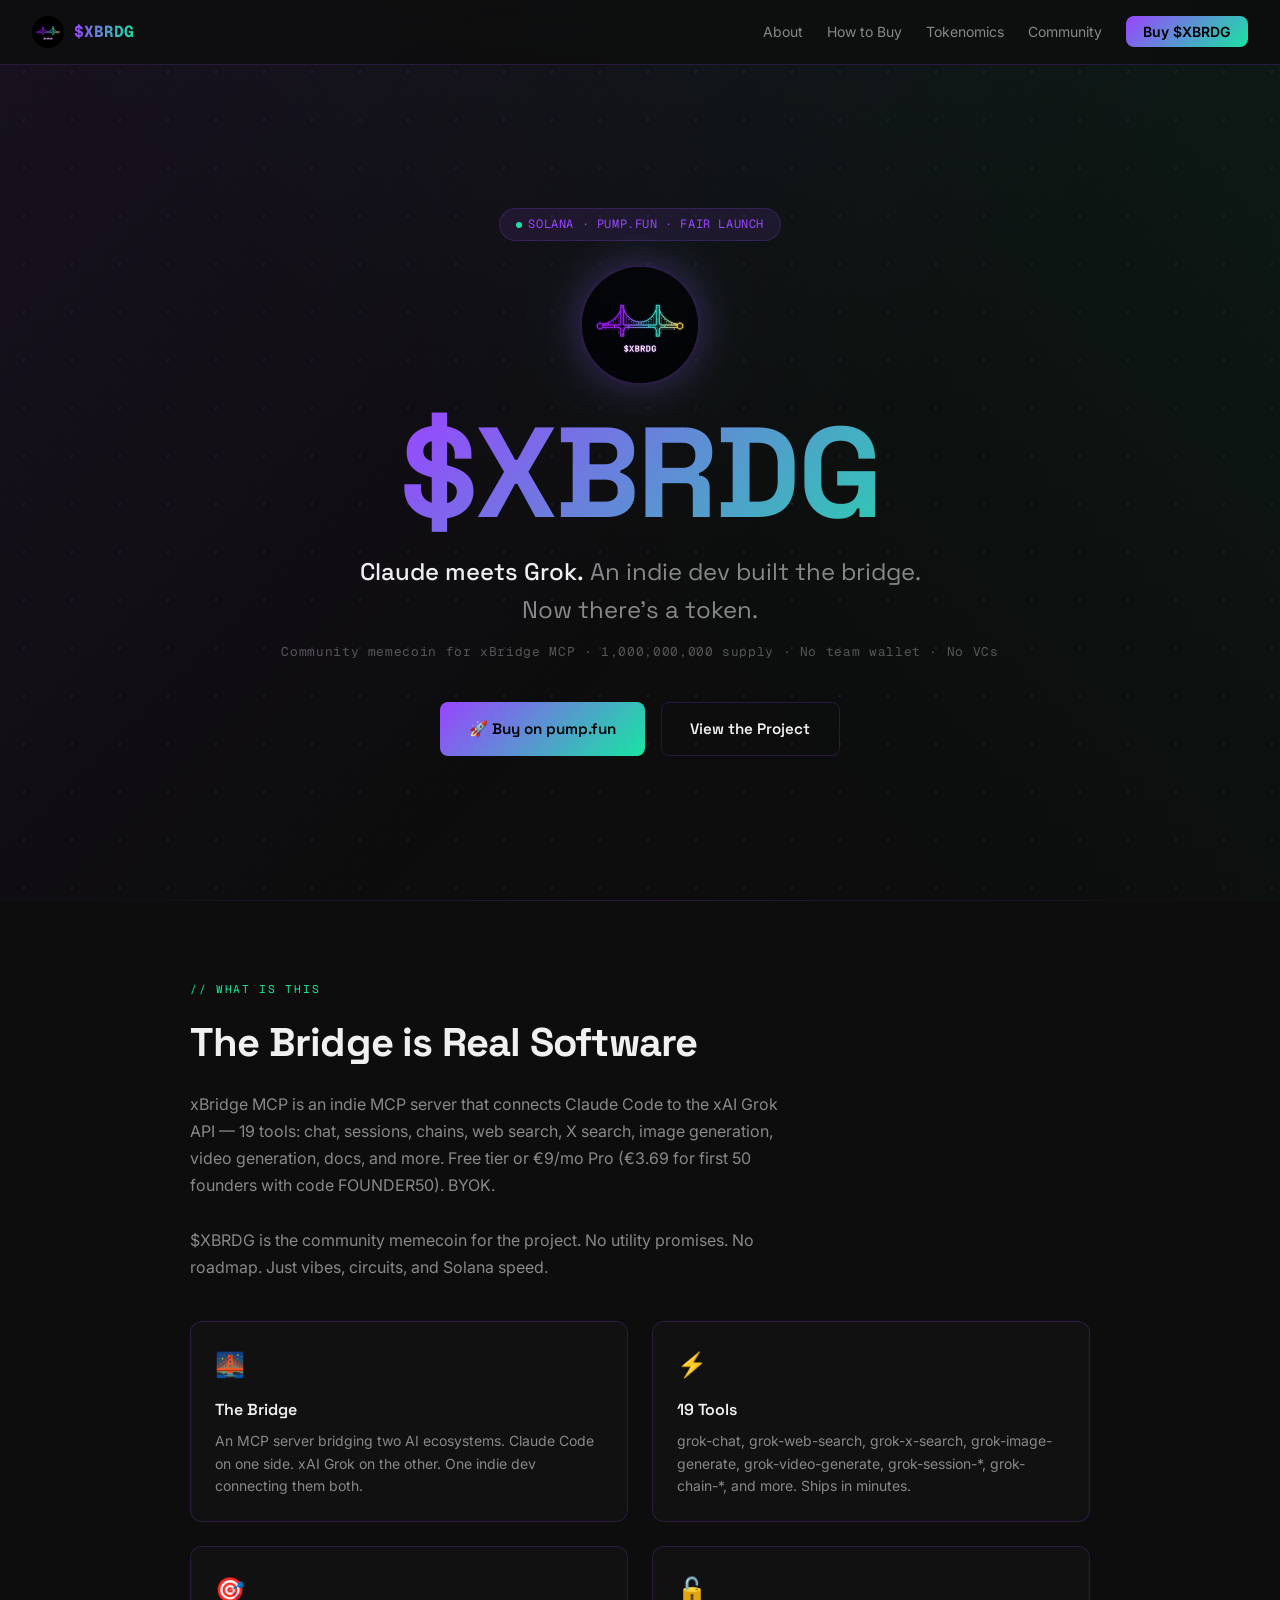
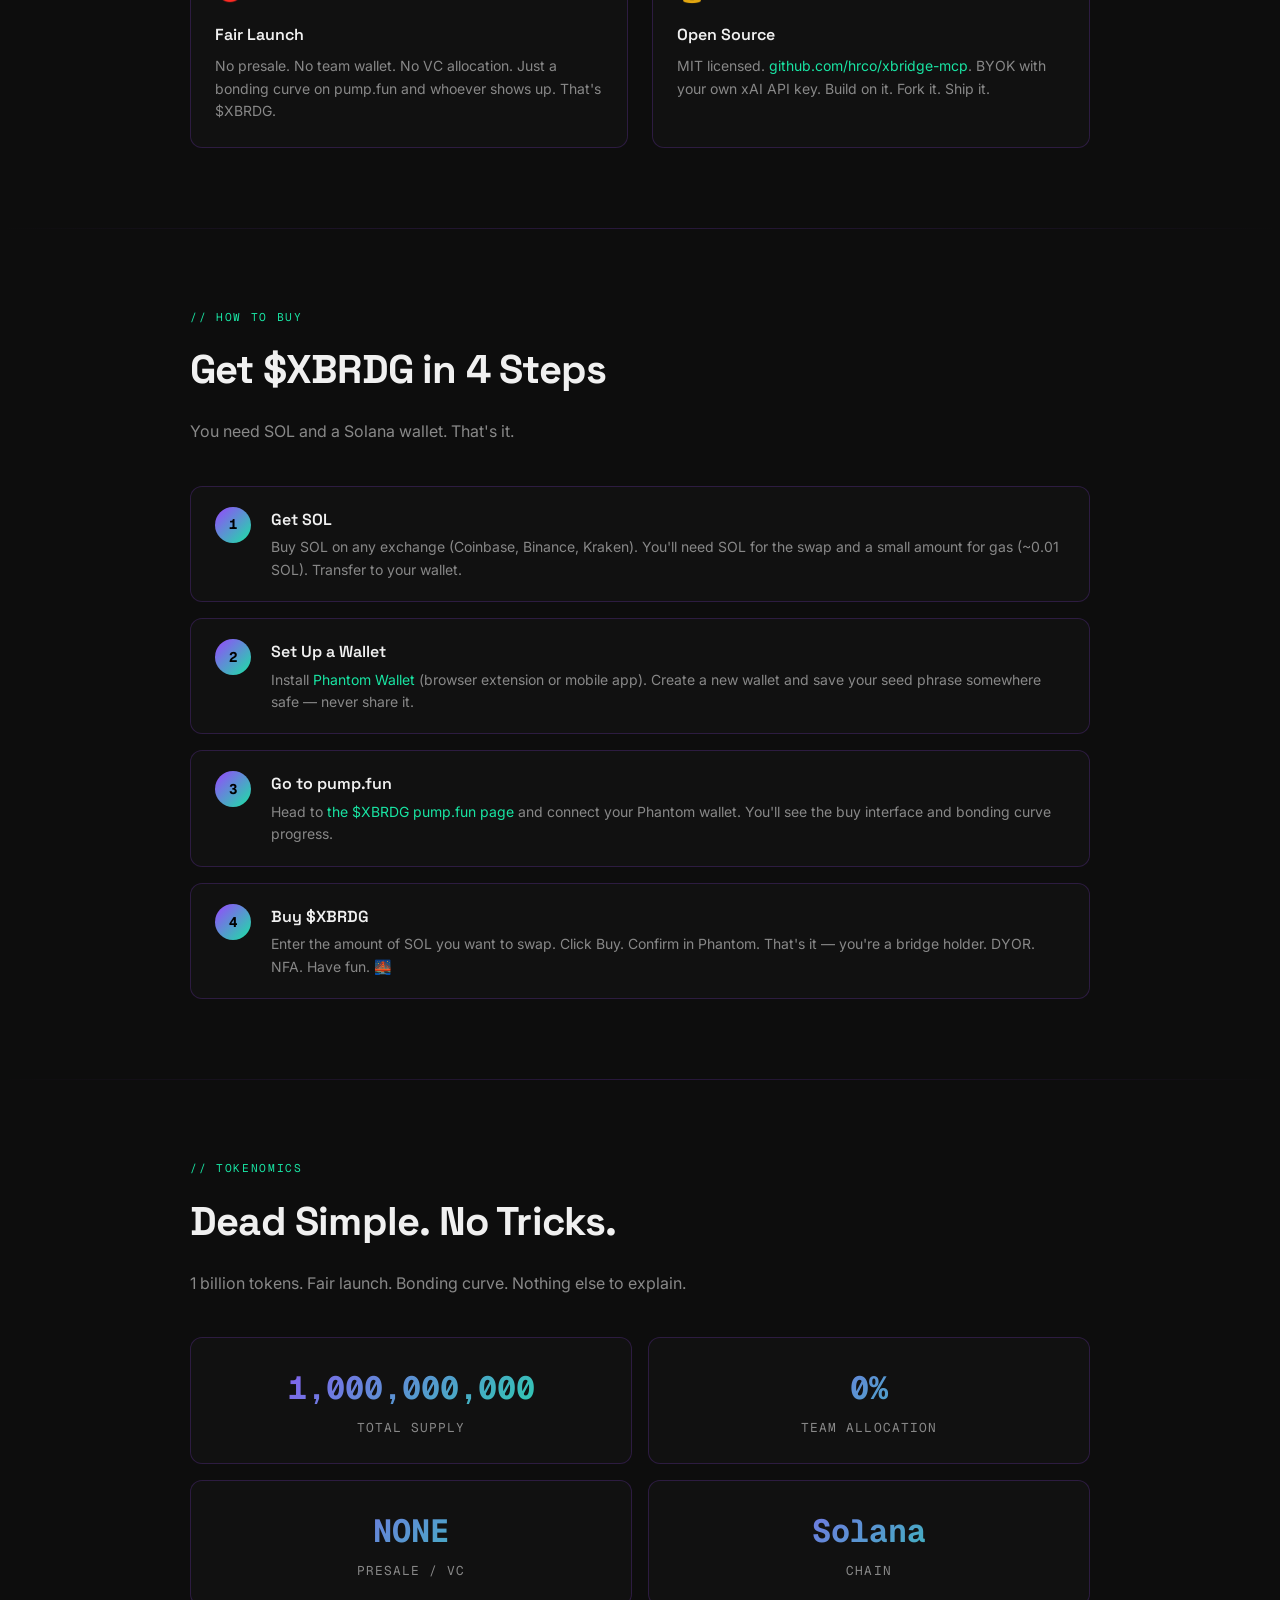
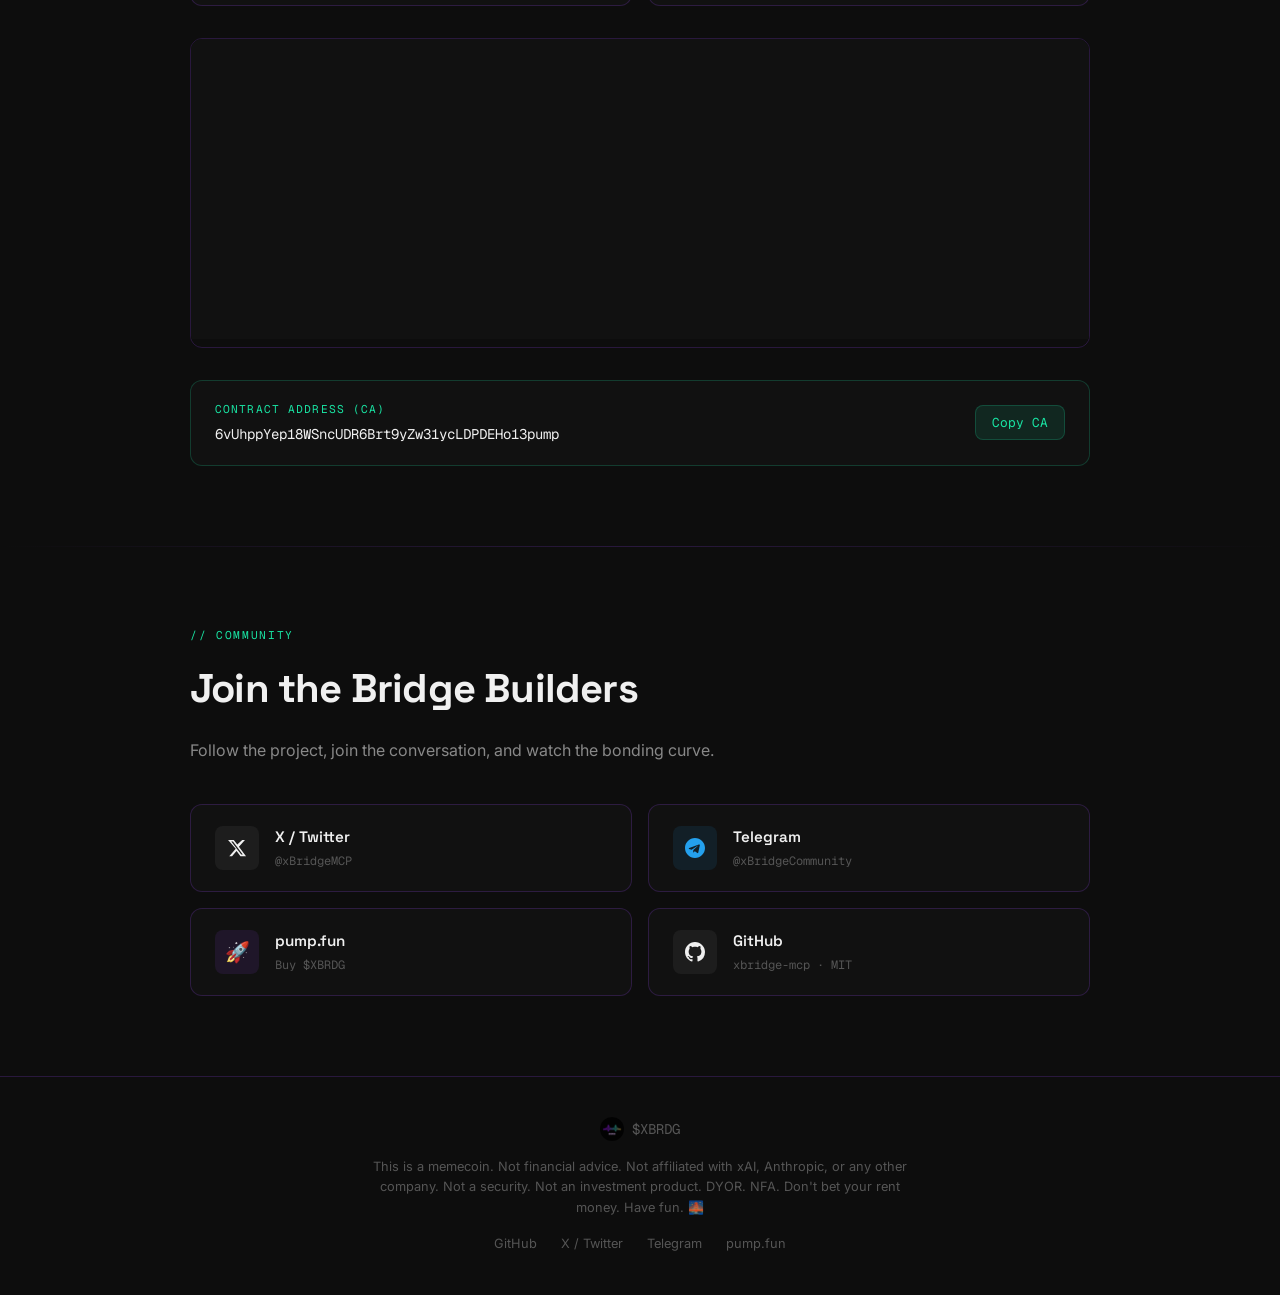
==== commit 68b95956: "feat!: delete AWS SAM billing backend (Lambda/DynamoDB/SES/LS) Co-Authored-By: Claude Opus 4.8 <nore" ====
--- a/xbrdg-site/index.html
+++ b/xbrdg-site/index.html
@@ -697,7 +697,7 @@
       <p class="section-label">// what is this</p>
       <h2 class="section-title">The Bridge is Real Software</h2>
       <p class="section-desc">
-        xBridge MCP is an indie MCP server that connects Claude Code to the xAI Grok API — 16 tools: chat, sessions, chains, web search, X search, image generation, video generation, and more. Free. Open source. MIT. €3.69/mo Pro with Docker. <br/><br/>
+        xBridge MCP is an indie MCP server that connects Claude Code to the xAI Grok API — 19 tools: chat, sessions, chains, web search, X search, image generation, video generation, docs, and more. Free tier or €9/mo Pro (€3.69 for first 50 founders with code FOUNDER50). BYOK. <br/><br/>
         $XBRDG is the community memecoin for the project. No utility promises. No roadmap. Just vibes, circuits, and Solana speed.
       </p>
       <div class="about-grid">
@@ -708,7 +708,7 @@
         </div>
         <div class="about-card">
           <div class="about-card-icon">⚡</div>
-          <h3>16 Tools</h3>
+          <h3>19 Tools</h3>
           <p>grok-chat, grok-web-search, grok-x-search, grok-image-generate, grok-video-generate, grok-session-*, grok-chain-*, and more. Ships in minutes.</p>
         </div>
         <div class="about-card">
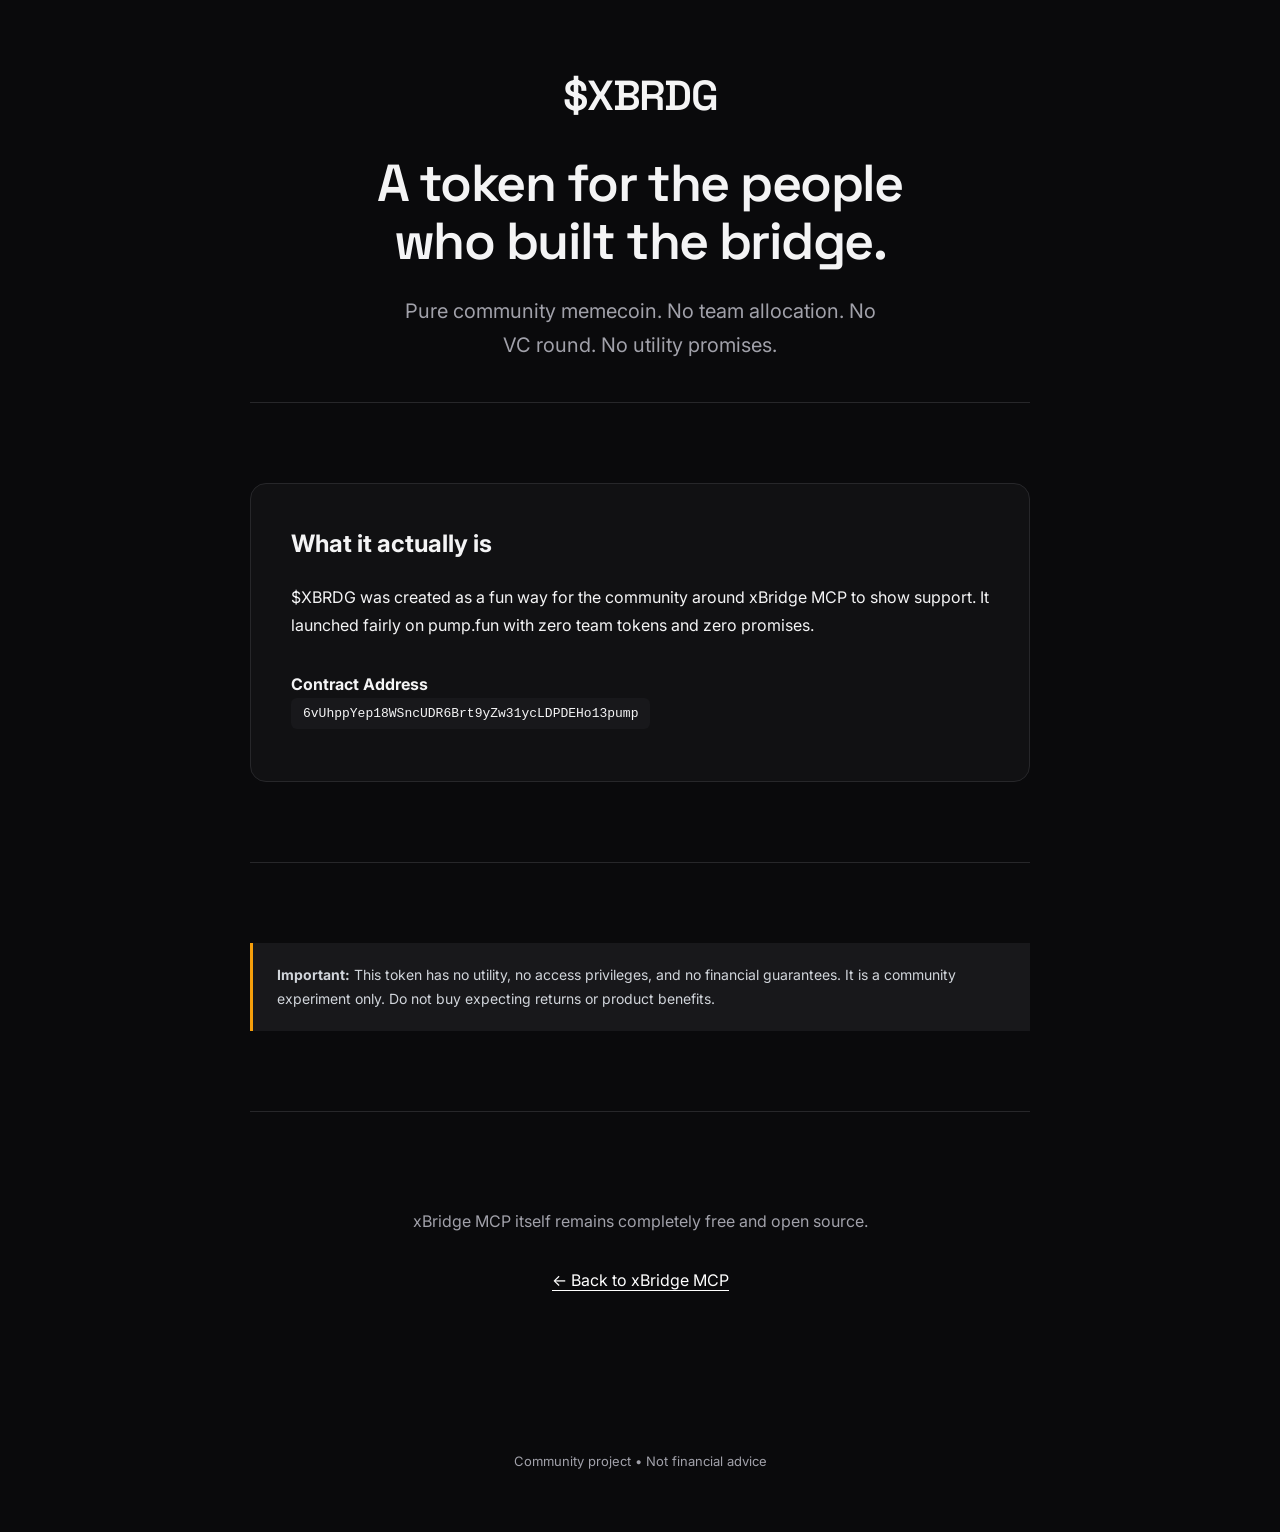
==== commit fc368447: "chore: sync changes before xBridge MCP release prep" ====
--- a/xbrdg-site/index.html
+++ b/xbrdg-site/index.html
@@ -3,916 +3,113 @@
 <head>
   <meta charset="UTF-8" />
   <meta name="viewport" content="width=device-width, initial-scale=1.0" />
-  <title>$XBRDG — The Bridge Token</title>
-  <meta name="description" content="Claude meets Grok. An indie dev built the bridge. Now there's a token. $XBRDG on Solana — fair launch, no team wallet, no VCs." />
-  <meta property="og:title" content="$XBRDG — The Bridge Token" />
-  <meta property="og:description" content="Claude meets Grok. An indie dev built the bridge. Now there's a token." />
-  <meta property="og:image" content="assets/xbrdg-logo-400x400.png" />
-  <meta property="og:type" content="website" />
-  <meta name="twitter:card" content="summary_large_image" />
-  <meta name="twitter:site" content="@xBridgeMCP" />
-  <link rel="icon" type="image/png" href="assets/xbrdg-logo-400x400.png" />
-  <link rel="preconnect" href="https://fonts.googleapis.com" />
-  <link rel="preconnect" href="https://fonts.gstatic.com" crossorigin />
-  <link href="https://fonts.googleapis.com/css2?family=Space+Grotesk:wght@400;500;600;700&family=Inter:wght@400;500;600&family=Geist+Mono:wght@400;500;700&display=swap" rel="stylesheet" />
+  <title>$XBRDG — Community Token</title>
+  <meta name="description" content="$XBRDG is a community memecoin created by supporters of xBridge MCP. Pure community. No promises." />
+  <meta property="og:title" content="$XBRDG — Community Token" />
+  <meta property="og:description" content="A community token for people who like xBridge MCP. No utility. No guarantees." />
+  <link rel="preconnect" href="https://fonts.googleapis.com">
+  <link rel="preconnect" href="https://fonts.gstatic.com" crossorigin>
+  <link href="https://fonts.googleapis.com/css2?family=Inter:wght@400;500;600&family=Space+Grotesk:wght@500;600&display=swap" rel="stylesheet">
   <style>
-    *, *::before, *::after { box-sizing: border-box; margin: 0; padding: 0; }
-
     :root {
-      --bg: #0D0D0D;
-      --bg-card: #111111;
-      --bg-card-hover: #161616;
-      --border: rgba(153, 69, 255, 0.2);
-      --border-teal: rgba(25, 228, 163, 0.2);
-      --purple: #9945FF;
-      --teal: #19E4A3;
-      --claude-purple: #7C3AED;
-      --gold: #F5A623;
-      --text: #F0F0F0;
-      --text-muted: #888;
-      --text-dim: #555;
-      --font-head: 'Space Grotesk', sans-serif;
-      --font-body: 'Inter', sans-serif;
-      --font-mono: 'Geist Mono', 'Courier New', monospace;
-      --radius: 12px;
-      --radius-sm: 8px;
+      --bg: #0a0a0c;
+      --text: #f4f4f5;
+      --text-muted: #a1a1aa;
+      --accent: #3b82f6;
+      --line: #27272a;
     }
-
-    html { scroll-behavior: smooth; }
-
     body {
-      background-color: var(--bg);
+      margin: 0;
+      background: var(--bg);
       color: var(--text);
-      font-family: var(--font-body);
-      line-height: 1.6;
-      overflow-x: hidden;
+      font-family: 'Inter', system_ui, sans-serif;
+      line-height: 1.7;
     }
-
-    /* Circuit dot-grid background */
-    body::before {
-      content: '';
-      position: fixed;
-      inset: 0;
-      background-image:
-        radial-gradient(circle, rgba(153, 69, 255, 0.12) 1px, transparent 1px),
-        radial-gradient(circle, rgba(25, 228, 163, 0.06) 1px, transparent 1px);
-      background-size: 48px 48px, 24px 24px;
-      background-position: 0 0, 12px 12px;
-      pointer-events: none;
-      z-index: 0;
+    .container { max-width: 780px; margin: 0 auto; padding: 0 24px; }
+    header {
+      padding: 60px 0 40px;
+      text-align: center;
     }
-
-    /* Bridge lines overlay on hero */
-    .hero-bg {
-      position: absolute;
-      inset: 0;
-      background:
-        linear-gradient(135deg, rgba(153, 69, 255, 0.08) 0%, transparent 60%),
-        linear-gradient(225deg, rgba(25, 228, 163, 0.06) 0%, transparent 60%);
-      pointer-events: none;
+    .logo {
+      font-family: 'Space Grotesk', sans-serif;
+      font-size: 42px;
+      font-weight: 600;
+      letter-spacing: -0.04em;
     }
-
-    /* NAV */
-    nav {
-      position: fixed;
-      top: 0; left: 0; right: 0;
-      z-index: 100;
-      display: flex;
-      align-items: center;
-      justify-content: space-between;
-      padding: 1rem 2rem;
-      background: rgba(13, 13, 13, 0.85);
-      backdrop-filter: blur(12px);
-      border-bottom: 1px solid var(--border);
+    h1 {
+      font-family: 'Space Grotesk', sans-serif;
+      font-size: 52px;
+      line-height: 1.1;
+      font-weight: 600;
+      letter-spacing: -0.03em;
+      margin: 24px 0;
     }
-
-    .nav-logo {
-      display: flex;
-      align-items: center;
-      gap: 0.6rem;
-      text-decoration: none;
-    }
-
-    .nav-logo img {
-      width: 32px;
-      height: 32px;
-      border-radius: 50%;
-    }
-
-    .nav-ticker {
-      font-family: var(--font-mono);
-      font-weight: 700;
-      font-size: 1rem;
-      background: linear-gradient(90deg, var(--purple), var(--teal));
-      -webkit-background-clip: text;
-      -webkit-text-fill-color: transparent;
-      background-clip: text;
-    }
-
-    .nav-links {
-      display: flex;
-      gap: 1.5rem;
-      list-style: none;
-    }
-
-    .nav-links a {
+    .lead {
+      font-size: 20px;
       color: var(--text-muted);
-      text-decoration: none;
-      font-size: 0.875rem;
-      font-family: var(--font-body);
-      transition: color 0.2s;
-    }
-
-    .nav-links a:hover { color: var(--teal); }
-
-    .nav-cta {
-      background: linear-gradient(135deg, var(--purple), var(--teal));
-      color: #000 !important;
-      font-weight: 600 !important;
-      padding: 0.45rem 1.1rem;
-      border-radius: var(--radius-sm);
-      transition: opacity 0.2s !important;
-    }
-
-    .nav-cta:hover { opacity: 0.85; color: #000 !important; }
-
-    /* HERO */
-    .hero {
-      position: relative;
-      min-height: 100vh;
-      display: flex;
-      flex-direction: column;
-      align-items: center;
-      justify-content: center;
-      text-align: center;
-      padding: 8rem 1.5rem 4rem;
-      overflow: hidden;
-      z-index: 1;
-    }
-
-    .hero-logo {
-      width: 120px;
-      height: 120px;
-      border-radius: 50%;
-      border: 2px solid var(--border);
-      margin-bottom: 1.5rem;
-      box-shadow: 0 0 40px rgba(153, 69, 255, 0.3), 0 0 80px rgba(25, 228, 163, 0.1);
-      animation: glow-pulse 4s ease-in-out infinite;
-    }
-
-    @keyframes glow-pulse {
-      0%, 100% { box-shadow: 0 0 30px rgba(153, 69, 255, 0.3), 0 0 60px rgba(25, 228, 163, 0.1); }
-      50% { box-shadow: 0 0 60px rgba(153, 69, 255, 0.5), 0 0 100px rgba(25, 228, 163, 0.2); }
-    }
-
-    .hero-badge {
-      display: inline-flex;
-      align-items: center;
-      gap: 0.4rem;
-      background: rgba(153, 69, 255, 0.1);
-      border: 1px solid var(--border);
-      border-radius: 100px;
-      padding: 0.35rem 1rem;
-      font-family: var(--font-mono);
-      font-size: 0.75rem;
-      color: var(--purple);
-      letter-spacing: 0.05em;
-      text-transform: uppercase;
-      margin-bottom: 1.5rem;
-    }
-
-    .hero-badge::before {
-      content: '';
-      width: 6px;
-      height: 6px;
-      border-radius: 50%;
-      background: var(--teal);
-      animation: blink 2s ease-in-out infinite;
-    }
-
-    @keyframes blink {
-      0%, 100% { opacity: 1; }
-      50% { opacity: 0.3; }
-    }
-
-    .hero h1 {
-      font-family: var(--font-head);
-      font-size: clamp(3.5rem, 10vw, 8rem);
-      font-weight: 700;
-      line-height: 1;
-      letter-spacing: -0.02em;
-      background: linear-gradient(135deg, var(--purple) 0%, var(--teal) 60%, var(--teal) 100%);
-      -webkit-background-clip: text;
-      -webkit-text-fill-color: transparent;
-      background-clip: text;
-      margin-bottom: 1rem;
-      animation: gradient-shift 6s ease-in-out infinite;
-      background-size: 200% 200%;
-    }
-
-    @keyframes gradient-shift {
-      0% { background-position: 0% 50%; }
-      50% { background-position: 100% 50%; }
-      100% { background-position: 0% 50%; }
-    }
-
-    .hero-tagline {
-      font-family: var(--font-head);
-      font-size: clamp(1.1rem, 3vw, 1.5rem);
-      color: var(--text-muted);
-      max-width: 600px;
-      margin: 0 auto 0.75rem;
-      font-weight: 400;
-    }
-
-    .hero-tagline span { color: var(--text); font-weight: 500; }
-
-    .hero-sub {
-      font-family: var(--font-mono);
-      font-size: 0.8rem;
-      color: var(--text-dim);
-      margin-bottom: 2.5rem;
-      letter-spacing: 0.05em;
-    }
-
-    .hero-ctas {
-      display: flex;
-      gap: 1rem;
-      justify-content: center;
-      flex-wrap: wrap;
-    }
-
-    .btn {
-      display: inline-flex;
-      align-items: center;
-      gap: 0.5rem;
-      padding: 0.85rem 1.8rem;
-      border-radius: var(--radius-sm);
-      font-family: var(--font-head);
-      font-weight: 600;
-      font-size: 0.95rem;
-      text-decoration: none;
-      transition: all 0.2s;
-      cursor: pointer;
-      border: none;
-    }
-
-    .btn-primary {
-      background: linear-gradient(135deg, var(--purple), var(--teal));
-      color: #000;
-    }
-
-    .btn-primary:hover {
-      opacity: 0.88;
-      transform: translateY(-1px);
-      box-shadow: 0 8px 25px rgba(153, 69, 255, 0.35);
-    }
-
-    .btn-outline {
-      background: transparent;
-      color: var(--text);
-      border: 1px solid var(--border);
-    }
-
-    .btn-outline:hover {
-      border-color: var(--teal);
-      color: var(--teal);
-      transform: translateY(-1px);
-    }
-
-    /* SECTIONS */
-    section {
-      position: relative;
-      z-index: 1;
-      padding: 5rem 1.5rem;
-    }
-
-    .container {
-      max-width: 900px;
+      max-width: 480px;
       margin: 0 auto;
     }
-
-    .section-label {
-      font-family: var(--font-mono);
-      font-size: 0.7rem;
-      letter-spacing: 0.15em;
-      text-transform: uppercase;
-      color: var(--teal);
-      margin-bottom: 0.75rem;
+    .section {
+      padding: 80px 0;
+      border-top: 1px solid var(--line);
     }
-
-    .section-title {
-      font-family: var(--font-head);
-      font-size: clamp(1.8rem, 4vw, 2.5rem);
-      font-weight: 700;
-      color: var(--text);
-      margin-bottom: 1rem;
-      letter-spacing: -0.02em;
+    .card {
+      background: #111113;
+      border: 1px solid var(--line);
+      border-radius: 16px;
+      padding: 40px;
     }
-
-    .section-desc {
+    .warning {
+      background: #18181b;
+      border-left: 3px solid #f59e0b;
+      padding: 20px 24px;
+      font-size: 14px;
+      color: #d1d5db;
+    }
+    footer {
+      padding: 60px 0;
+      font-size: 13px;
       color: var(--text-muted);
-      max-width: 600px;
-      font-size: 1rem;
-      line-height: 1.7;
-    }
-
-    /* DIVIDER */
-    .divider {
-      width: 100%;
-      height: 1px;
-      background: linear-gradient(90deg, transparent, var(--border), transparent);
-      margin: 0;
-    }
-
-    /* ABOUT */
-    .about-grid {
-      display: grid;
-      grid-template-columns: 1fr 1fr;
-      gap: 1.5rem;
-      margin-top: 2.5rem;
-    }
-
-    .about-card {
-      background: var(--bg-card);
-      border: 1px solid var(--border);
-      border-radius: var(--radius);
-      padding: 1.5rem;
-      transition: border-color 0.2s, background 0.2s;
-    }
-
-    .about-card:hover {
-      border-color: rgba(153, 69, 255, 0.4);
-      background: var(--bg-card-hover);
-    }
-
-    .about-card-icon {
-      font-size: 1.5rem;
-      margin-bottom: 0.75rem;
-    }
-
-    .about-card h3 {
-      font-family: var(--font-head);
-      font-weight: 600;
-      font-size: 1rem;
-      color: var(--text);
-      margin-bottom: 0.5rem;
-    }
-
-    .about-card p {
-      color: var(--text-muted);
-      font-size: 0.875rem;
-      line-height: 1.6;
-    }
-
-    .about-card a {
-      color: var(--teal);
-      text-decoration: none;
-    }
-
-    /* HOW TO BUY */
-    .steps {
-      margin-top: 2.5rem;
-      display: flex;
-      flex-direction: column;
-      gap: 1rem;
-    }
-
-    .step {
-      display: flex;
-      gap: 1.25rem;
-      align-items: flex-start;
-      background: var(--bg-card);
-      border: 1px solid var(--border);
-      border-radius: var(--radius);
-      padding: 1.25rem 1.5rem;
-      transition: border-color 0.2s, background 0.2s;
-    }
-
-    .step:hover {
-      border-color: rgba(25, 228, 163, 0.35);
-      background: var(--bg-card-hover);
-    }
-
-    .step-num {
-      flex-shrink: 0;
-      width: 36px;
-      height: 36px;
-      border-radius: 50%;
-      background: linear-gradient(135deg, var(--purple), var(--teal));
-      display: flex;
-      align-items: center;
-      justify-content: center;
-      font-family: var(--font-mono);
-      font-weight: 700;
-      font-size: 0.875rem;
-      color: #000;
-    }
-
-    .step-content h3 {
-      font-family: var(--font-head);
-      font-weight: 600;
-      font-size: 1rem;
-      color: var(--text);
-      margin-bottom: 0.25rem;
-    }
-
-    .step-content p {
-      color: var(--text-muted);
-      font-size: 0.875rem;
-      line-height: 1.6;
-    }
-
-    .step-content a {
-      color: var(--teal);
-      text-decoration: none;
-    }
-
-    .step-content a:hover { text-decoration: underline; }
-
-    /* TOKENOMICS */
-    .token-grid {
-      display: grid;
-      grid-template-columns: repeat(2, 1fr);
-      gap: 1rem;
-      margin-top: 2.5rem;
-    }
-
-    .token-card {
-      background: var(--bg-card);
-      border: 1px solid var(--border);
-      border-radius: var(--radius);
-      padding: 1.5rem;
-      text-align: center;
-      transition: border-color 0.2s;
-    }
-
-    .token-card:hover { border-color: rgba(153, 69, 255, 0.4); }
-
-    .token-card-value {
-      font-family: var(--font-mono);
-      font-size: clamp(1.5rem, 4vw, 2rem);
-      font-weight: 700;
-      background: linear-gradient(135deg, var(--purple), var(--teal));
-      -webkit-background-clip: text;
-      -webkit-text-fill-color: transparent;
-      background-clip: text;
-      margin-bottom: 0.3rem;
-    }
-
-    .token-card-label {
-      color: var(--text-muted);
-      font-size: 0.8rem;
-      text-transform: uppercase;
-      letter-spacing: 0.08em;
-      font-family: var(--font-mono);
-    }
-
-    /* CA BOX */
-    .ca-box {
-      margin-top: 2rem;
-      background: var(--bg-card);
-      border: 1px solid var(--border-teal);
-      border-radius: var(--radius);
-      padding: 1.25rem 1.5rem;
-      display: flex;
-      align-items: center;
-      justify-content: space-between;
-      gap: 1rem;
-      flex-wrap: wrap;
-    }
-
-    .ca-label {
-      font-family: var(--font-mono);
-      font-size: 0.7rem;
-      color: var(--teal);
-      letter-spacing: 0.1em;
-      text-transform: uppercase;
-      margin-bottom: 0.25rem;
-    }
-
-    .ca-address {
-      font-family: var(--font-mono);
-      font-size: 0.875rem;
-      color: var(--text);
-      word-break: break-all;
-    }
-
-    .ca-copy-btn {
-      flex-shrink: 0;
-      background: rgba(25, 228, 163, 0.1);
-      border: 1px solid var(--border-teal);
-      color: var(--teal);
-      border-radius: var(--radius-sm);
-      padding: 0.5rem 1rem;
-      font-family: var(--font-mono);
-      font-size: 0.8rem;
-      cursor: pointer;
-      transition: all 0.2s;
-    }
-
-    .ca-copy-btn:hover {
-      background: rgba(25, 228, 163, 0.2);
-    }
-
-    .ca-copy-btn.copied {
-      background: rgba(25, 228, 163, 0.25);
-      color: var(--teal);
-    }
-
-    /* COMMUNITY */
-    .social-grid {
-      display: grid;
-      grid-template-columns: repeat(2, 1fr);
-      gap: 1rem;
-      margin-top: 2.5rem;
-    }
-
-    .social-card {
-      display: flex;
-      align-items: center;
-      gap: 1rem;
-      background: var(--bg-card);
-      border: 1px solid var(--border);
-      border-radius: var(--radius);
-      padding: 1.25rem 1.5rem;
-      text-decoration: none;
-      color: var(--text);
-      transition: all 0.2s;
-    }
-
-    .social-card:hover {
-      border-color: rgba(153, 69, 255, 0.4);
-      background: var(--bg-card-hover);
-      transform: translateY(-2px);
-    }
-
-    .social-icon {
-      width: 44px;
-      height: 44px;
-      border-radius: var(--radius-sm);
-      display: flex;
-      align-items: center;
-      justify-content: center;
-      font-size: 1.25rem;
-      flex-shrink: 0;
-    }
-
-    .social-icon-x { background: rgba(255,255,255,0.05); }
-    .social-icon-tg { background: rgba(36, 160, 237, 0.1); }
-    .social-icon-pump { background: rgba(153, 69, 255, 0.1); }
-    .social-icon-gh { background: rgba(255,255,255,0.05); }
-
-    .social-name {
-      font-family: var(--font-head);
-      font-weight: 600;
-      font-size: 0.95rem;
-      margin-bottom: 0.15rem;
-    }
-
-    .social-handle {
-      font-family: var(--font-mono);
-      font-size: 0.75rem;
-      color: var(--text-dim);
-    }
-
-    /* FOOTER */
-    footer {
-      position: relative;
-      z-index: 1;
-      border-top: 1px solid var(--border);
-      padding: 2.5rem 1.5rem;
       text-align: center;
     }
-
-    .footer-logo {
-      display: flex;
-      align-items: center;
-      justify-content: center;
-      gap: 0.5rem;
-      margin-bottom: 1rem;
-    }
-
-    .footer-logo img {
-      width: 24px;
-      height: 24px;
-      border-radius: 50%;
-      opacity: 0.8;
-    }
-
-    .footer-logo span {
-      font-family: var(--font-mono);
-      font-size: 0.875rem;
-      color: var(--text-dim);
-    }
-
-    .footer-disclaimer {
-      color: var(--text-dim);
-      font-size: 0.8rem;
-      max-width: 540px;
-      margin: 0 auto;
-      line-height: 1.6;
-    }
-
-    .footer-links {
-      display: flex;
-      justify-content: center;
-      gap: 1.5rem;
-      margin-top: 1rem;
-      flex-wrap: wrap;
-    }
-
-    .footer-links a {
-      color: var(--text-dim);
-      text-decoration: none;
-      font-size: 0.8rem;
-      transition: color 0.2s;
-    }
-
-    .footer-links a:hover { color: var(--teal); }
-
-    /* RESPONSIVE */
-    @media (max-width: 640px) {
-      nav { padding: 0.75rem 1rem; }
-      .nav-links { display: none; }
-      .about-grid { grid-template-columns: 1fr; }
-      .token-grid { grid-template-columns: 1fr 1fr; }
-      .social-grid { grid-template-columns: 1fr; }
-      .hero { padding: 6rem 1rem 3rem; }
-      .ca-box { flex-direction: column; align-items: flex-start; }
-    }
-
-    @media (max-width: 400px) {
-      .token-grid { grid-template-columns: 1fr; }
-    }
-
-    /* Scrollbar */
-    ::-webkit-scrollbar { width: 6px; }
-    ::-webkit-scrollbar-track { background: var(--bg); }
-    ::-webkit-scrollbar-thumb { background: var(--border); border-radius: 3px; }
   </style>
 </head>
 <body>
+  <div class="container">
+    <header>
+      <div class="logo">$XBRDG</div>
+      <h1>A token for the people<br>who built the bridge.</h1>
+      <p class="lead">Pure community memecoin. No team allocation. No VC round. No utility promises.</p>
+    </header>
 
-  <!-- NAV -->
-  <nav>
-    <a href="#" class="nav-logo">
-      <img src="assets/xbrdg-logo-400x400.png" alt="$XBRDG logo" />
-      <span class="nav-ticker">$XBRDG</span>
-    </a>
-    <ul class="nav-links">
-      <li><a href="#about">About</a></li>
-      <li><a href="#how-to-buy">How to Buy</a></li>
-      <li><a href="#tokenomics">Tokenomics</a></li>
-      <li><a href="#community">Community</a></li>
-      <li><a href="https://pump.fun/coin/6vUhppYep18WSncUDR6Brt9yZw31ycLDPDEHo13pump" class="nav-cta" target="_blank" rel="noopener">Buy $XBRDG</a></li>
-    </ul>
-  </nav>
-
-  <!-- HERO -->
-  <section class="hero">
-    <div class="hero-bg"></div>
-    <span class="hero-badge">Solana · pump.fun · Fair Launch</span>
-    <img src="assets/xbrdg-logo-400x400.png" alt="$XBRDG" class="hero-logo" />
-    <h1>$XBRDG</h1>
-    <p class="hero-tagline">
-      <span>Claude meets Grok.</span> An indie dev built the bridge.<br/>Now there's a token.
-    </p>
-    <p class="hero-sub">Community memecoin for xBridge MCP · 1,000,000,000 supply · No team wallet · No VCs</p>
-    <div class="hero-ctas">
-      <a href="https://pump.fun/coin/6vUhppYep18WSncUDR6Brt9yZw31ycLDPDEHo13pump" class="btn btn-primary" target="_blank" rel="noopener">
-        🚀 Buy on pump.fun
-      </a>
-      <a href="https://github.com/hrco/xbridge-mcp" class="btn btn-outline" target="_blank" rel="noopener">
-        View the Project
-      </a>
-    </div>
-  </section>
-
-  <div class="divider"></div>
-
-  <!-- ABOUT -->
-  <section id="about">
-    <div class="container">
-      <p class="section-label">// what is this</p>
-      <h2 class="section-title">The Bridge is Real Software</h2>
-      <p class="section-desc">
-        xBridge MCP is an indie MCP server that connects Claude Code to the xAI Grok API — 19 tools: chat, sessions, chains, web search, X search, image generation, video generation, docs, and more. Free tier or €9/mo Pro (€3.69 for first 50 founders with code FOUNDER50). BYOK. <br/><br/>
-        $XBRDG is the community memecoin for the project. No utility promises. No roadmap. Just vibes, circuits, and Solana speed.
-      </p>
-      <div class="about-grid">
-        <div class="about-card">
-          <div class="about-card-icon">🌉</div>
-          <h3>The Bridge</h3>
-          <p>An MCP server bridging two AI ecosystems. Claude Code on one side. xAI Grok on the other. One indie dev connecting them both.</p>
-        </div>
-        <div class="about-card">
-          <div class="about-card-icon">⚡</div>
-          <h3>19 Tools</h3>
-          <p>grok-chat, grok-web-search, grok-x-search, grok-image-generate, grok-video-generate, grok-session-*, grok-chain-*, and more. Ships in minutes.</p>
-        </div>
-        <div class="about-card">
-          <div class="about-card-icon">🎯</div>
-          <h3>Fair Launch</h3>
-          <p>No presale. No team wallet. No VC allocation. Just a bonding curve on pump.fun and whoever shows up. That's $XBRDG.</p>
-        </div>
-        <div class="about-card">
-          <div class="about-card-icon">🔓</div>
-          <h3>Open Source</h3>
-          <p>MIT licensed. <a href="https://github.com/hrco/xbridge-mcp" target="_blank" rel="noopener">github.com/hrco/xbridge-mcp</a>. BYOK with your own xAI API key. Build on it. Fork it. Ship it.</p>
-        </div>
+    <div class="section">
+      <div class="card">
+        <h2 style="margin-top:0">What it actually is</h2>
+        <p>$XBRDG was created as a fun way for the community around xBridge MCP to show support. It launched fairly on pump.fun with zero team tokens and zero promises.</p>
+        
+        <p style="margin-top:32px"><strong>Contract Address</strong><br>
+        <code style="background:#18181b;padding:8px 12px;border-radius:6px;font-size:13px">6vUhppYep18WSncUDR6Brt9yZw31ycLDPDEHo13pump</code></p>
       </div>
     </div>
-  </section>
 
-  <div class="divider"></div>
-
-  <!-- HOW TO BUY -->
-  <section id="how-to-buy">
-    <div class="container">
-      <p class="section-label">// how to buy</p>
-      <h2 class="section-title">Get $XBRDG in 4 Steps</h2>
-      <p class="section-desc">You need SOL and a Solana wallet. That's it.</p>
-      <div class="steps">
-        <div class="step">
-          <div class="step-num">1</div>
-          <div class="step-content">
-            <h3>Get SOL</h3>
-            <p>Buy SOL on any exchange (Coinbase, Binance, Kraken). You'll need SOL for the swap and a small amount for gas (~0.01 SOL). Transfer to your wallet.</p>
-          </div>
-        </div>
-        <div class="step">
-          <div class="step-num">2</div>
-          <div class="step-content">
-            <h3>Set Up a Wallet</h3>
-            <p>Install <a href="https://phantom.com" target="_blank" rel="noopener">Phantom Wallet</a> (browser extension or mobile app). Create a new wallet and save your seed phrase somewhere safe — never share it.</p>
-          </div>
-        </div>
-        <div class="step">
-          <div class="step-num">3</div>
-          <div class="step-content">
-            <h3>Go to pump.fun</h3>
-            <p>Head to <a href="https://pump.fun/coin/6vUhppYep18WSncUDR6Brt9yZw31ycLDPDEHo13pump" target="_blank" rel="noopener">the $XBRDG pump.fun page</a> and connect your Phantom wallet. You'll see the buy interface and bonding curve progress.</p>
-          </div>
-        </div>
-        <div class="step">
-          <div class="step-num">4</div>
-          <div class="step-content">
-            <h3>Buy $XBRDG</h3>
-            <p>Enter the amount of SOL you want to swap. Click Buy. Confirm in Phantom. That's it — you're a bridge holder. DYOR. NFA. Have fun. 🌉</p>
-          </div>
-        </div>
+    <div class="section">
+      <div class="warning">
+        <strong>Important:</strong> This token has no utility, no access privileges, and no financial guarantees. 
+        It is a community experiment only. Do not buy expecting returns or product benefits.
       </div>
     </div>
-  </section>
 
-  <div class="divider"></div>
+    <div class="section" style="text-align:center">
+      <p style="color:var(--text-muted)">xBridge MCP itself remains completely free and open source.</p>
+      <p style="margin-top:32px">
+        <a href="https://xbridgemcp.com" style="color:#fff;text-decoration:none;border-bottom:1px solid #fff">← Back to xBridge MCP</a>
+      </p>
+    </div>
+  </div>
 
-  <!-- TOKENOMICS -->
-  <section id="tokenomics">
-    <div class="container">
-      <p class="section-label">// tokenomics</p>
-      <h2 class="section-title">Dead Simple. No Tricks.</h2>
-      <p class="section-desc">1 billion tokens. Fair launch. Bonding curve. Nothing else to explain.</p>
-      <div class="token-grid">
-        <div class="token-card">
-          <div class="token-card-value">1,000,000,000</div>
-          <div class="token-card-label">Total Supply</div>
-        </div>
-        <div class="token-card">
-          <div class="token-card-value">0%</div>
-          <div class="token-card-label">Team Allocation</div>
-        </div>
-        <div class="token-card">
-          <div class="token-card-value">NONE</div>
-          <div class="token-card-label">Presale / VC</div>
-        </div>
-        <div class="token-card">
-          <div class="token-card-value">Solana</div>
-          <div class="token-card-label">Chain</div>
-        </div>
-      </div>
-      <!-- DexScreener live chart — replace 6vUhppYep18WSncUDR6Brt9yZw31ycLDPDEHo13pump with real contract address post-launch -->
-      <div id="dex-embed" style="margin-top:2rem;border-radius:var(--radius);overflow:hidden;border:1px solid var(--border);display:none;">
-        <iframe id="dex-iframe" src="" width="100%" height="300" frameborder="0" allowtransparency="true" style="background:var(--bg-card);"></iframe>
-      </div>
-
-      <div class="ca-box">
-        <div>
-          <div class="ca-label">Contract Address (CA)</div>
-          <div class="ca-address" id="ca-address">6vUhppYep18WSncUDR6Brt9yZw31ycLDPDEHo13pump</div>
-        </div>
-        <button class="ca-copy-btn" id="copy-btn" onclick="copyCA()">Copy CA</button>
-      </div>
-    </div>
-  </section>
-
-  <div class="divider"></div>
-
-  <!-- COMMUNITY -->
-  <section id="community">
-    <div class="container">
-      <p class="section-label">// community</p>
-      <h2 class="section-title">Join the Bridge Builders</h2>
-      <p class="section-desc">Follow the project, join the conversation, and watch the bonding curve.</p>
-      <div class="social-grid">
-        <a href="https://twitter.com/xBridgeMCP" class="social-card" target="_blank" rel="noopener">
-          <div class="social-icon social-icon-x">
-            <svg width="20" height="20" viewBox="0 0 24 24" fill="currentColor"><path d="M18.244 2.25h3.308l-7.227 8.26 8.502 11.24H16.17l-4.714-6.231-5.401 6.231H2.744l7.73-8.835L1.254 2.25H8.08l4.258 5.63 5.906-5.63zm-1.161 17.52h1.833L7.084 4.126H5.117z"/></svg>
-          </div>
-          <div>
-            <div class="social-name">X / Twitter</div>
-            <div class="social-handle">@xBridgeMCP</div>
-          </div>
-        </a>
-        <a href="https://t.me/xBridgeCommunity" class="social-card" target="_blank" rel="noopener">
-          <div class="social-icon social-icon-tg">
-            <svg width="20" height="20" viewBox="0 0 24 24" fill="currentColor" style="color:#24a0ed"><path d="M12 0C5.373 0 0 5.373 0 12s5.373 12 12 12 12-5.373 12-12S18.627 0 12 0zm5.894 8.221l-1.97 9.28c-.145.658-.537.818-1.084.508l-3-2.21-1.447 1.394c-.16.16-.295.295-.605.295l.213-3.053 5.56-5.023c.242-.213-.054-.333-.373-.12L7.9 13.988l-2.96-.924c-.643-.203-.657-.643.136-.953l11.57-4.461c.537-.194 1.006.131.248.571z"/></svg>
-          </div>
-          <div>
-            <div class="social-name">Telegram</div>
-            <div class="social-handle">@xBridgeCommunity</div>
-          </div>
-        </a>
-        <a href="https://pump.fun/coin/6vUhppYep18WSncUDR6Brt9yZw31ycLDPDEHo13pump" class="social-card" target="_blank" rel="noopener">
-          <div class="social-icon social-icon-pump">🚀</div>
-          <div>
-            <div class="social-name">pump.fun</div>
-            <div class="social-handle">Buy $XBRDG</div>
-          </div>
-        </a>
-        <a href="https://github.com/hrco/xbridge-mcp" class="social-card" target="_blank" rel="noopener">
-          <div class="social-icon social-icon-gh">
-            <svg width="20" height="20" viewBox="0 0 24 24" fill="currentColor"><path d="M12 0C5.37 0 0 5.37 0 12c0 5.31 3.435 9.795 8.205 11.385.6.105.825-.255.825-.57 0-.285-.015-1.23-.015-2.235-3.015.555-3.795-.735-4.035-1.41-.135-.345-.72-1.41-1.23-1.695-.42-.225-1.02-.78-.015-.795.945-.015 1.62.87 1.845 1.23 1.08 1.815 2.805 1.305 3.495.99.105-.78.42-1.305.765-1.605-2.67-.3-5.46-1.335-5.46-5.925 0-1.305.465-2.385 1.23-3.225-.12-.3-.54-1.53.12-3.18 0 0 1.005-.315 3.3 1.23.96-.27 1.98-.405 3-.405s2.04.135 3 .405c2.295-1.56 3.3-1.23 3.3-1.23.66 1.65.24 2.88.12 3.18.765.84 1.23 1.905 1.23 3.225 0 4.605-2.805 5.625-5.475 5.925.435.375.81 1.095.81 2.22 0 1.605-.015 2.895-.015 3.3 0 .315.225.69.825.57A12.02 12.02 0 0024 12c0-6.63-5.37-12-12-12z"/></svg>
-          </div>
-          <div>
-            <div class="social-name">GitHub</div>
-            <div class="social-handle">xbridge-mcp · MIT</div>
-          </div>
-        </a>
-      </div>
-    </div>
-  </section>
-
-  <!-- FOOTER -->
   <footer>
-    <div class="footer-logo">
-      <img src="assets/xbrdg-logo-400x400.png" alt="$XBRDG" />
-      <span>$XBRDG</span>
-    </div>
-    <p class="footer-disclaimer">
-      This is a memecoin. Not financial advice. Not affiliated with xAI, Anthropic, or any other company.
-      Not a security. Not an investment product. DYOR. NFA. Don't bet your rent money. Have fun. 🌉
-    </p>
-    <div class="footer-links">
-      <a href="https://github.com/hrco/xbridge-mcp" target="_blank" rel="noopener">GitHub</a>
-      <a href="https://twitter.com/xBridgeMCP" target="_blank" rel="noopener">X / Twitter</a>
-      <a href="https://t.me/xBridgeCommunity" target="_blank" rel="noopener">Telegram</a>
-      <a href="https://pump.fun/coin/6vUhppYep18WSncUDR6Brt9yZw31ycLDPDEHo13pump" target="_blank" rel="noopener">pump.fun</a>
-    </div>
+    Community project • Not financial advice
   </footer>
-
-  <script>
-    // Activate DexScreener embed
-    (function() {
-      const ca = document.getElementById('ca-address').textContent.trim();
-      if (ca) {
-        const embed = document.getElementById('dex-embed');
-        const iframe = document.getElementById('dex-iframe');
-        iframe.src = 'https://dexscreener.com/solana/' + ca + '?embed=1&theme=dark&trades=0&info=0';
-        embed.style.display = 'block';
-      }
-    })();
-
-    function copyCA() {
-      const ca = document.getElementById('ca-address').textContent.trim();
-      navigator.clipboard.writeText(ca).then(() => {
-        const btn = document.getElementById('copy-btn');
-        btn.textContent = 'Copied!';
-        btn.classList.add('copied');
-        setTimeout(() => {
-          btn.textContent = 'Copy CA';
-          btn.classList.remove('copied');
-        }, 2000);
-      });
-    }
-
-    // Smooth reveal on scroll
-    const observer = new IntersectionObserver((entries) => {
-      entries.forEach(e => {
-        if (e.isIntersecting) {
-          e.target.style.opacity = '1';
-          e.target.style.transform = 'translateY(0)';
-        }
-      });
-    }, { threshold: 0.1 });
-
-    document.querySelectorAll('.about-card, .step, .token-card, .social-card').forEach(el => {
-      el.style.opacity = '0';
-      el.style.transform = 'translateY(16px)';
-      el.style.transition = 'opacity 0.4s ease, transform 0.4s ease';
-      observer.observe(el);
-    });
-  </script>
 </body>
-</html>
+</html>
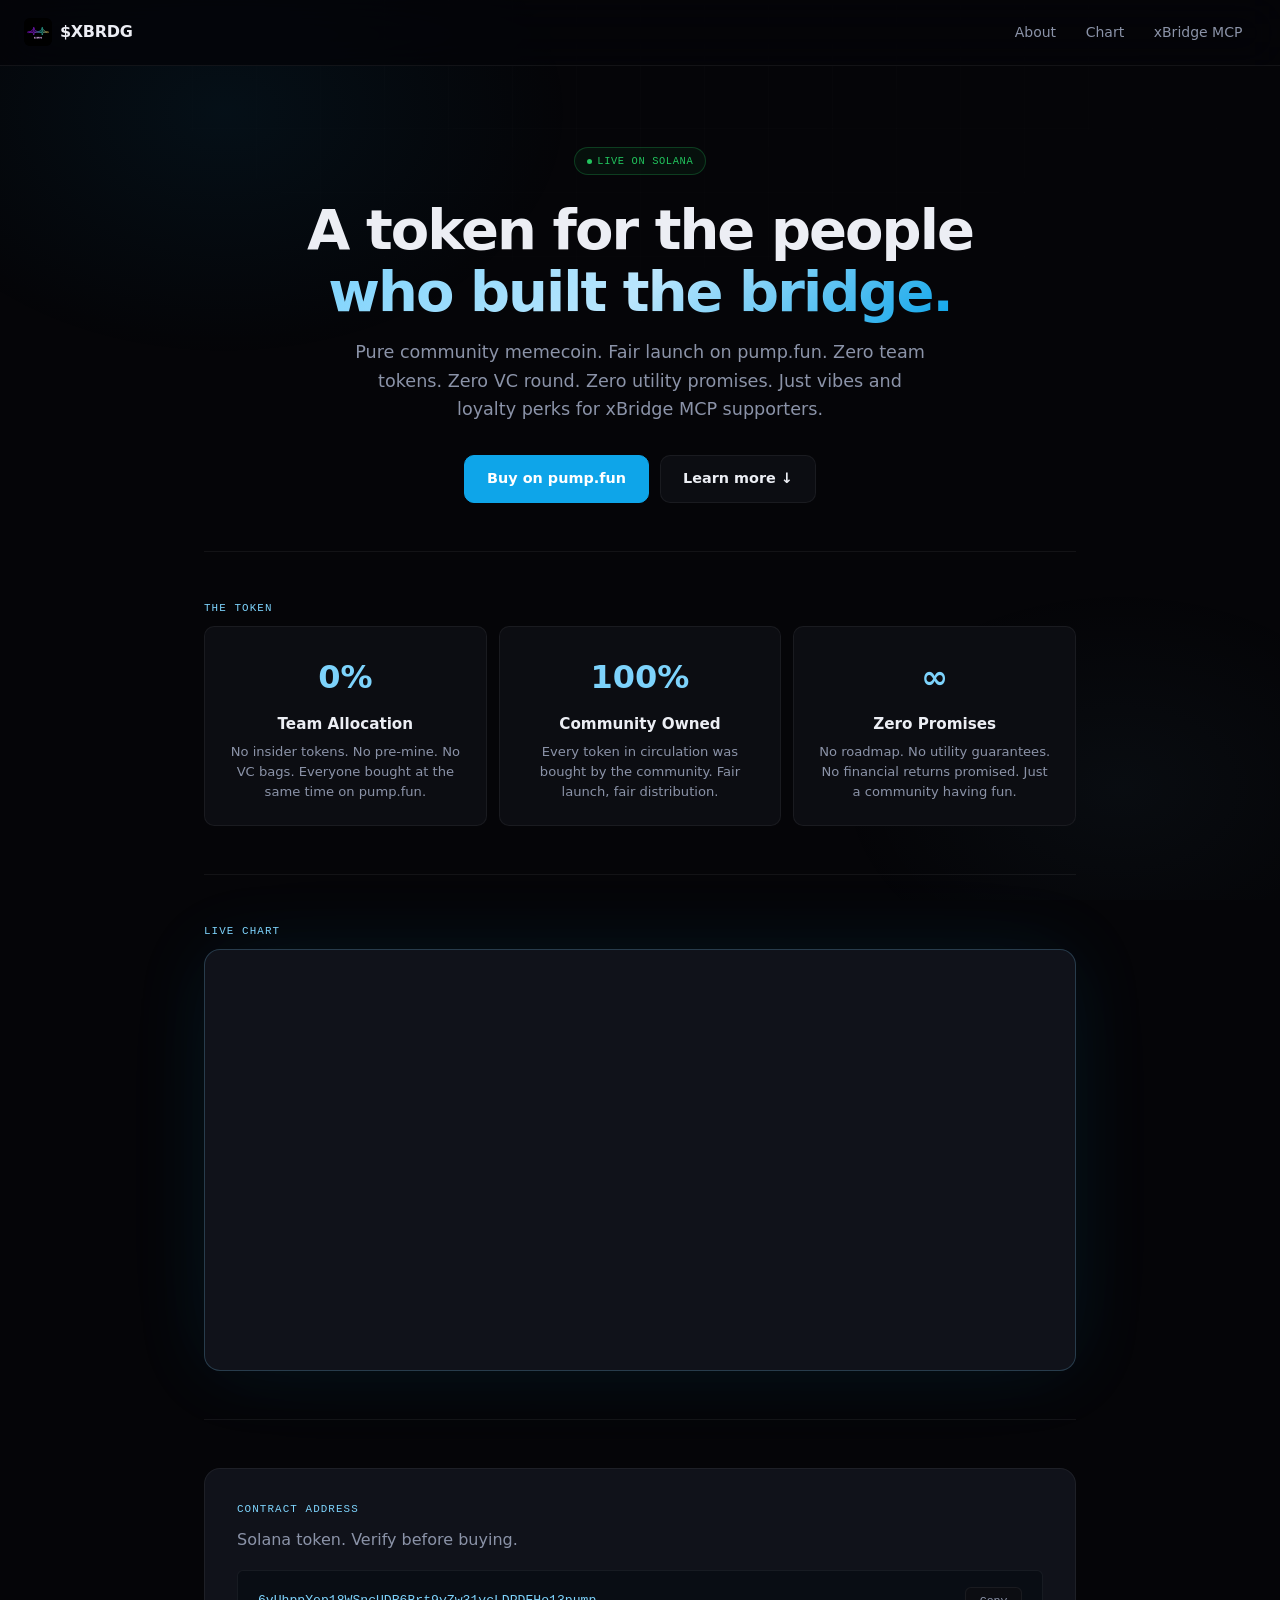
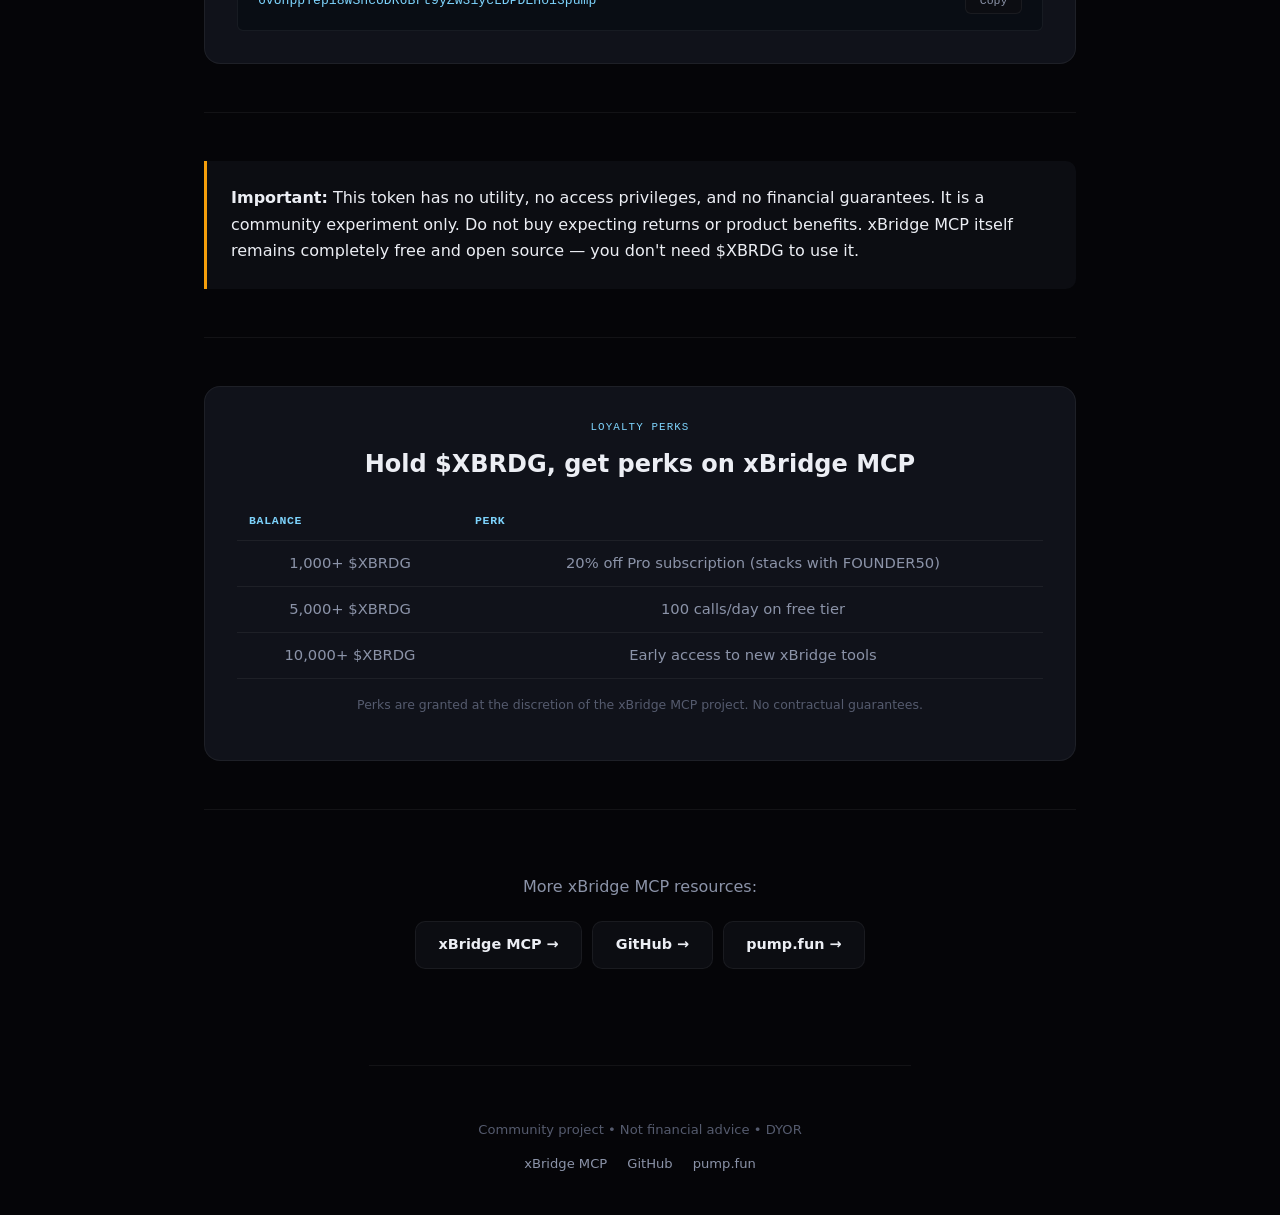
==== commit 4228cca1: "design: unify landing pages with shared design system - site/index.html: drop Tailwind CDN, use shar" ====
--- a/xbrdg-site/index.html
+++ b/xbrdg-site/index.html
@@ -1,115 +1,566 @@
-<!DOCTYPE html>
+<!doctype html>
 <html lang="en">
 <head>
   <meta charset="UTF-8" />
   <meta name="viewport" content="width=device-width, initial-scale=1.0" />
-  <title>$XBRDG — Community Token</title>
-  <meta name="description" content="$XBRDG is a community memecoin created by supporters of xBridge MCP. Pure community. No promises." />
-  <meta property="og:title" content="$XBRDG — Community Token" />
+  <title>$XBRDG — Community Token for xBridge MCP</title>
+  <meta name="description" content="$XBRDG is a community memecoin created by supporters of xBridge MCP. Pure community. No promises. No utility." />
+  <meta property="og:title" content="$XBRDG — Community Token for xBridge MCP" />
   <meta property="og:description" content="A community token for people who like xBridge MCP. No utility. No guarantees." />
-  <link rel="preconnect" href="https://fonts.googleapis.com">
-  <link rel="preconnect" href="https://fonts.gstatic.com" crossorigin>
-  <link href="https://fonts.googleapis.com/css2?family=Inter:wght@400;500;600&family=Space+Grotesk:wght@500;600&display=swap" rel="stylesheet">
+  <meta property="og:image" content="https://xbrdg.com/assets/xbrdg-logo-400x400.png" />
+  <link rel="icon" type="image/png" href="assets/xbrdg-logo-400x400.png" />
+  <link rel="preconnect" href="https://fonts.googleapis.com" />
+  <link rel="preconnect" href="https://fonts.gstatic.com" crossorigin />
+  <link href="https://fonts.googleapis.com/css2?family=Outfit:wght@400;500;600;700;800&family=DM+Sans:ital,opsz,wght@0,9..40,400;0,9..40,500;0,9..40,600;1,9..40,400&family=JetBrains+Mono:wght@400;500;600&display=swap" rel="stylesheet" />
   <style>
     :root {
-      --bg: #0a0a0c;
-      --text: #f4f4f5;
-      --text-muted: #a1a1aa;
-      --accent: #3b82f6;
-      --line: #27272a;
-    }
+      --bg: #050508;
+      --bg-elevated: #0c0d12;
+      --bg-card: #10121a;
+      --bg-card-hover: #141722;
+      --line: rgba(255, 255, 255, 0.06);
+      --line-accent: rgba(125, 211, 252, 0.22);
+      --accent: #7dd3fc;
+      --accent-dim: #0ea5e9;
+      --accent-glow: rgba(14, 165, 233, 0.25);
+      --ok: #22c55e;
+      --text: #eceef4;
+      --muted: #8b93a8;
+      --dim: #555b6e;
+      --font-display: 'Outfit', system-ui, sans-serif;
+      --font-body: 'DM Sans', system-ui, sans-serif;
+      --font-mono: 'JetBrains Mono', ui-monospace, monospace;
+      --radius: 16px;
+      --radius-sm: 10px;
+      --radius-xs: 6px;
+    }
+
+    *, *::before, *::after { box-sizing: border-box; }
+    html { scroll-behavior: smooth; }
+
     body {
       margin: 0;
       background: var(--bg);
       color: var(--text);
-      font-family: 'Inter', system_ui, sans-serif;
-      line-height: 1.7;
-    }
-    .container { max-width: 780px; margin: 0 auto; padding: 0 24px; }
-    header {
-      padding: 60px 0 40px;
+      font-family: var(--font-body);
+      line-height: 1.65;
+      -webkit-font-smoothing: antialiased;
+      overflow-x: hidden;
+    }
+
+    a { color: var(--accent); text-decoration: none; transition: color 0.2s; }
+    a:hover { color: #bae6fd; }
+    img { max-width: 100%; height: auto; display: block; }
+
+    .ambient {
+      position: fixed;
+      inset: 0;
+      pointer-events: none;
+      z-index: 0;
+      overflow: hidden;
+    }
+
+    .ambient::before {
+      content: '';
+      position: absolute;
+      top: -15%;
+      left: -10%;
+      width: 55%;
+      height: 55%;
+      background: radial-gradient(ellipse, rgba(14, 165, 233, 0.07) 0%, transparent 70%);
+    }
+
+    .ambient::after {
+      content: '';
+      position: absolute;
+      bottom: -10%;
+      right: -10%;
+      width: 45%;
+      height: 45%;
+      background: radial-gradient(ellipse, rgba(125, 211, 252, 0.04) 0%, transparent 70%);
+    }
+
+    .grid-overlay {
+      position: fixed;
+      inset: 0;
+      background-image:
+        linear-gradient(rgba(255, 255, 255, 0.012) 1px, transparent 1px),
+        linear-gradient(90deg, rgba(255, 255, 255, 0.012) 1px, transparent 1px);
+      background-size: 64px 64px;
+      mask-image: radial-gradient(ellipse 80% 60% at 50% 0%, black 20%, transparent 80%);
+      pointer-events: none;
+      z-index: 0;
+    }
+
+    .container {
+      position: relative;
+      z-index: 1;
+      max-width: 920px;
+      margin: 0 auto;
+      padding: 0 1.5rem;
+    }
+
+    .topbar {
+      position: sticky;
+      top: 0;
+      z-index: 200;
+      display: flex;
+      align-items: center;
+      gap: 1rem;
+      padding: 0.85rem 1.5rem;
+      background: rgba(5, 5, 8, 0.78);
+      backdrop-filter: blur(20px) saturate(1.4);
+      border-bottom: 1px solid var(--line);
+    }
+
+    .brand {
+      display: flex;
+      align-items: center;
+      gap: 0.5rem;
+      font-family: var(--font-display);
+      font-weight: 700;
+      font-size: 1rem;
+      letter-spacing: -0.02em;
+      color: var(--text);
+      text-decoration: none;
+    }
+
+    .brand img {
+      width: 28px;
+      height: 28px;
+      border-radius: var(--radius-xs);
+    }
+
+    .topbar nav {
+      display: flex;
+      gap: 0.15rem;
+      margin-left: auto;
+    }
+
+    .topbar nav a {
+      padding: 0.45rem 0.85rem;
+      border-radius: var(--radius-xs);
+      color: var(--muted);
+      font-size: 0.875rem;
+      text-decoration: none;
+      transition: color 0.2s, background 0.2s;
+    }
+
+    .topbar nav a:hover {
+      color: var(--text);
+      background: rgba(255, 255, 255, 0.04);
+    }
+
+    /* Hero */
+    .hero {
       text-align: center;
-    }
-    .logo {
-      font-family: 'Space Grotesk', sans-serif;
-      font-size: 42px;
+      padding: 5rem 0 3rem;
+    }
+
+    .badge {
+      display: inline-flex;
+      align-items: center;
+      gap: 0.35rem;
+      font-family: var(--font-mono);
+      font-size: 0.65rem;
+      font-weight: 500;
+      letter-spacing: 0.06em;
+      text-transform: uppercase;
+      padding: 0.28rem 0.7rem;
+      border-radius: 100px;
+      border: 1px solid var(--line);
+      background: var(--bg-elevated);
+      color: var(--muted);
+      margin-bottom: 1.5rem;
+    }
+
+    .badge-live {
+      border-color: rgba(34, 197, 94, 0.25);
+      color: var(--ok);
+      background: rgba(34, 197, 94, 0.06);
+    }
+
+    .badge-live::before {
+      content: '';
+      width: 5px;
+      height: 5px;
+      border-radius: 50%;
+      background: var(--ok);
+      animation: pulse-dot 2s ease-in-out infinite;
+    }
+
+    @keyframes pulse-dot {
+      0%, 100% { opacity: 1; box-shadow: 0 0 0 0 rgba(34, 197, 94, 0.4); }
+      50% { opacity: 0.7; box-shadow: 0 0 0 4px rgba(34, 197, 94, 0); }
+    }
+
+    .hero h1 {
+      font-family: var(--font-display);
+      font-size: clamp(2.25rem, 6vw, 3.5rem);
+      font-weight: 800;
+      line-height: 1.1;
+      letter-spacing: -0.035em;
+      margin: 0 0 1rem;
+    }
+
+    .hero h1 .gradient {
+      background: linear-gradient(135deg, var(--accent) 0%, #bae6fd 50%, var(--accent-dim) 100%);
+      -webkit-background-clip: text;
+      -webkit-text-fill-color: transparent;
+      background-clip: text;
+    }
+
+    .hero .lead {
+      color: var(--muted);
+      font-size: 1.1rem;
+      line-height: 1.6;
+      max-width: 52ch;
+      margin: 0 auto 2rem;
+    }
+
+    .btn {
+      display: inline-flex;
+      align-items: center;
+      justify-content: center;
+      gap: 0.4rem;
+      border: 1px solid var(--line);
+      background: var(--bg-elevated);
+      color: var(--text);
+      padding: 0.7rem 1.4rem;
+      cursor: pointer;
+      border-radius: var(--radius-sm);
+      font-family: var(--font-display);
       font-weight: 600;
-      letter-spacing: -0.04em;
-    }
-    h1 {
-      font-family: 'Space Grotesk', sans-serif;
-      font-size: 52px;
-      line-height: 1.1;
+      font-size: 0.9rem;
+      text-decoration: none;
+      transition: all 0.2s;
+    }
+
+    .btn:hover {
+      border-color: rgba(255, 255, 255, 0.12);
+      background: var(--bg-card-hover);
+      transform: translateY(-1px);
+    }
+
+    .btn.primary {
+      border-color: var(--accent-dim);
+      background: var(--accent-dim);
+      color: #fff;
+    }
+
+    .btn.primary:hover {
+      background: #0284c7;
+      border-color: #0284c7;
+      box-shadow: 0 8px 24px var(--accent-glow);
+    }
+
+    /* Sections */
+    .section {
+      padding: 3rem 0;
+      border-top: 1px solid var(--line);
+    }
+
+    .section-label {
+      font-family: var(--font-mono);
+      font-size: 0.68rem;
+      letter-spacing: 0.1em;
+      text-transform: uppercase;
+      color: var(--accent);
+      margin-bottom: 0.5rem;
+    }
+
+    .pane {
+      background: var(--bg-card);
+      border: 1px solid var(--line);
+      border-radius: var(--radius);
+      padding: 2rem;
+      transition: border-color 0.25s;
+    }
+
+    .pane:hover { border-color: var(--line-accent); }
+
+    /* Chart */
+    .chart-wrap {
+      background: var(--bg-card);
+      border: 1px solid var(--line-accent);
+      border-radius: var(--radius);
+      overflow: hidden;
+      box-shadow: 0 0 80px rgba(14, 165, 233, 0.08), 0 0 120px rgba(125, 211, 252, 0.03);
+    }
+
+    .chart-wrap iframe {
+      width: 100%;
+      height: 420px;
+      border: none;
+      display: block;
+    }
+
+    /* Contract card */
+    .contract-address {
+      background: var(--bg-code, #090d14);
+      border: 1px solid var(--line);
+      border-radius: var(--radius-xs);
+      padding: 1rem 1.25rem;
+      font-family: var(--font-mono);
+      font-size: 0.82rem;
+      color: var(--accent);
+      word-break: break-all;
+      display: flex;
+      align-items: center;
+      justify-content: space-between;
+      gap: 0.75rem;
+    }
+
+    .copy-btn {
+      background: var(--bg-elevated);
+      border: 1px solid var(--line);
+      color: var(--muted);
+      cursor: pointer;
+      padding: 0.4rem 0.85rem;
+      font-family: var(--font-mono);
+      font-size: 0.72rem;
+      border-radius: var(--radius-xs);
+      white-space: nowrap;
+      transition: all 0.2s;
+    }
+
+    .copy-btn:hover { color: var(--text); border-color: var(--accent); }
+    .copy-btn.copied { color: var(--ok); border-color: var(--ok); }
+
+    /* Warning */
+    .warning {
+      background: var(--bg-elevated);
+      border-left: 3px solid #f59e0b;
+      padding: 1.5rem;
+      border-radius: 0 var(--radius-sm) var(--radius-sm) 0;
+    }
+
+    .warning strong { color: var(--text); }
+
+    /* Feature grid */
+    .feature-grid {
+      display: grid;
+      grid-template-columns: repeat(3, 1fr);
+      gap: 0.75rem;
+    }
+
+    .feature-card {
+      background: var(--bg-elevated);
+      border: 1px solid var(--line);
+      border-radius: var(--radius-sm);
+      padding: 1.5rem;
+      text-align: center;
+      transition: border-color 0.2s;
+    }
+
+    .feature-card:hover { border-color: var(--line-accent); }
+
+    .feature-card .num {
+      font-family: var(--font-display);
+      font-size: 2rem;
+      font-weight: 800;
+      color: var(--accent);
+      margin-bottom: 0.5rem;
+    }
+
+    .feature-card h3 {
+      font-family: var(--font-display);
+      font-size: 0.95rem;
       font-weight: 600;
-      letter-spacing: -0.03em;
-      margin: 24px 0;
-    }
-    .lead {
-      font-size: 20px;
-      color: var(--text-muted);
-      max-width: 480px;
-      margin: 0 auto;
-    }
-    .section {
-      padding: 80px 0;
+      margin: 0 0 0.35rem;
+    }
+
+    .feature-card p {
+      margin: 0;
+      font-size: 0.82rem;
+      color: var(--muted);
+      line-height: 1.5;
+    }
+
+    /* Footer */
+    footer {
+      position: relative;
+      z-index: 1;
+      padding: 2.5rem 1.5rem;
+      color: var(--dim);
       border-top: 1px solid var(--line);
-    }
-    .card {
-      background: #111113;
-      border: 1px solid var(--line);
-      border-radius: 16px;
-      padding: 40px;
-    }
-    .warning {
-      background: #18181b;
-      border-left: 3px solid #f59e0b;
-      padding: 20px 24px;
-      font-size: 14px;
-      color: #d1d5db;
-    }
-    footer {
-      padding: 60px 0;
-      font-size: 13px;
-      color: var(--text-muted);
+      font-size: 0.82rem;
       text-align: center;
+      max-width: 65ch;
+      margin: 3rem auto 0;
+      line-height: 1.6;
+    }
+
+    footer a { color: var(--muted); }
+    footer a:hover { color: var(--accent); }
+
+    .footer-links {
+      display: flex;
+      justify-content: center;
+      gap: 1.25rem;
+      margin-top: 0.75rem;
+      flex-wrap: wrap;
+    }
+
+    @media (max-width: 768px) {
+      .feature-grid { grid-template-columns: 1fr; }
+      .contract-address { flex-direction: column; align-items: flex-start; }
+      .hero { padding: 3rem 0 2rem; }
+    }
+
+    @media (prefers-reduced-motion: reduce) {
+      *, *::before, *::after { animation-duration: 0.01ms !important; }
     }
   </style>
 </head>
 <body>
-  <div class="container">
-    <header>
-      <div class="logo">$XBRDG</div>
-      <h1>A token for the people<br>who built the bridge.</h1>
-      <p class="lead">Pure community memecoin. No team allocation. No VC round. No utility promises.</p>
-    </header>
-
-    <div class="section">
-      <div class="card">
-        <h2 style="margin-top:0">What it actually is</h2>
-        <p>$XBRDG was created as a fun way for the community around xBridge MCP to show support. It launched fairly on pump.fun with zero team tokens and zero promises.</p>
-        
-        <p style="margin-top:32px"><strong>Contract Address</strong><br>
-        <code style="background:#18181b;padding:8px 12px;border-radius:6px;font-size:13px">6vUhppYep18WSncUDR6Brt9yZw31ycLDPDEHo13pump</code></p>
-      </div>
+  <div class="ambient" aria-hidden="true"></div>
+  <div class="grid-overlay" aria-hidden="true"></div>
+
+  <header class="topbar">
+    <a href="/" class="brand">
+      <img src="assets/xbrdg-logo-400x400.png" alt="" width="28" height="28" />
+      $XBRDG
+    </a>
+    <nav>
+      <a href="#about">About</a>
+      <a href="#chart">Chart</a>
+      <a href="https://xbridgemcp.com">xBridge MCP</a>
+    </nav>
+  </header>
+
+  <main>
+    <div class="container">
+      <!-- Hero -->
+      <section class="hero">
+        <span class="badge badge-live">Live on Solana</span>
+        <h1>
+          A token for the people<br>
+          <span class="gradient">who built the bridge.</span>
+        </h1>
+        <p class="lead">
+          Pure community memecoin. Fair launch on pump.fun. Zero team tokens.
+          Zero VC round. Zero utility promises. Just vibes and loyalty perks
+          for xBridge MCP supporters.
+        </p>
+        <div style="display:flex;gap:0.65rem;justify-content:center;flex-wrap:wrap;">
+          <a href="https://pump.fun/coin/6vUhppYep18WSncUDR6Brt9yZw31ycLDPDEHo13pump" class="btn primary">Buy on pump.fun</a>
+          <a href="#about" class="btn">Learn more ↓</a>
+        </div>
+      </section>
+
+      <!-- Features -->
+      <section id="about" class="section">
+        <div class="section-label">The Token</div>
+        <div class="feature-grid">
+          <div class="feature-card">
+            <div class="num">0%</div>
+            <h3>Team Allocation</h3>
+            <p>No insider tokens. No pre-mine. No VC bags. Everyone bought at the same time on pump.fun.</p>
+          </div>
+          <div class="feature-card">
+            <div class="num">100%</div>
+            <h3>Community Owned</h3>
+            <p>Every token in circulation was bought by the community. Fair launch, fair distribution.</p>
+          </div>
+          <div class="feature-card">
+            <div class="num">∞</div>
+            <h3>Zero Promises</h3>
+            <p>No roadmap. No utility guarantees. No financial returns promised. Just a community having fun.</p>
+          </div>
+        </div>
+      </section>
+
+      <!-- Chart -->
+      <section id="chart" class="section">
+        <div class="section-label">Live Chart</div>
+        <div class="chart-wrap">
+          <iframe src="https://dexscreener.com/solana/6vUhppYep18WSncUDR6Brt9yZw31ycLDPDEHo13pump?embed=1&loadChartSettings=0&trades=0&info=0"></iframe>
+        </div>
+      </section>
+
+      <!-- Contract -->
+      <section class="section">
+        <div class="pane">
+          <div class="section-label">Contract Address</div>
+          <p style="color:var(--muted);margin:0.25rem 0 1rem;">Solana token. Verify before buying.</p>
+          <div class="contract-address" id="contractAddr">
+            <span>6vUhppYep18WSncUDR6Brt9yZw31ycLDPDEHo13pump</span>
+            <button class="copy-btn" onclick="copyContract()" id="copyBtn">Copy</button>
+          </div>
+        </div>
+      </section>
+
+      <!-- Warning -->
+      <section class="section">
+        <div class="warning">
+          <strong>Important:</strong> This token has no utility, no access privileges, and no financial guarantees.
+          It is a community experiment only. Do not buy expecting returns or product benefits.
+          xBridge MCP itself remains completely free and open source — you don't need $XBRDG to use it.
+        </div>
+      </section>
+
+      <!-- Loyalty -->
+      <section class="section">
+        <div class="pane" style="text-align:center;">
+          <div class="section-label">Loyalty Perks</div>
+          <h2 style="font-family:var(--font-display);font-size:1.5rem;font-weight:700;margin:0.25rem 0 1rem;">Hold $XBRDG, get perks on xBridge MCP</h2>
+          <table style="width:100%;border-collapse:collapse;font-size:0.92rem;">
+            <tr>
+              <th style="text-align:left;font-family:var(--font-mono);font-size:0.72rem;text-transform:uppercase;letter-spacing:0.06em;color:var(--accent);border-bottom:1px solid var(--line);padding:0.65rem 0.75rem;">Balance</th>
+              <th style="text-align:left;font-family:var(--font-mono);font-size:0.72rem;text-transform:uppercase;letter-spacing:0.06em;color:var(--accent);border-bottom:1px solid var(--line);padding:0.65rem 0.75rem;">Perk</th>
+            </tr>
+            <tr>
+              <td style="padding:0.65rem 0.75rem;border-bottom:1px solid var(--line);color:var(--muted);">1,000+ $XBRDG</td>
+              <td style="padding:0.65rem 0.75rem;border-bottom:1px solid var(--line);color:var(--muted);">20% off Pro subscription (stacks with FOUNDER50)</td>
+            </tr>
+            <tr>
+              <td style="padding:0.65rem 0.75rem;border-bottom:1px solid var(--line);color:var(--muted);">5,000+ $XBRDG</td>
+              <td style="padding:0.65rem 0.75rem;border-bottom:1px solid var(--line);color:var(--muted);">100 calls/day on free tier</td>
+            </tr>
+            <tr>
+              <td style="padding:0.65rem 0.75rem;border-bottom:1px solid var(--line);color:var(--muted);">10,000+ $XBRDG</td>
+              <td style="padding:0.65rem 0.75rem;border-bottom:1px solid var(--line);color:var(--muted);">Early access to new xBridge tools</td>
+            </tr>
+          </table>
+          <p style="font-size:0.78rem;color:var(--dim);margin-top:1rem;">Perks are granted at the discretion of the xBridge MCP project. No contractual guarantees.</p>
+        </div>
+      </section>
+
+      <!-- Links -->
+      <section class="section" style="text-align:center;">
+        <p style="color:var(--muted);margin-bottom:1.25rem;">More xBridge MCP resources:</p>
+        <div style="display:flex;gap:0.65rem;justify-content:center;flex-wrap:wrap;">
+          <a href="https://xbridgemcp.com" class="btn">xBridge MCP →</a>
+          <a href="https://github.com/hrco/xbridge-mcp" class="btn">GitHub →</a>
+          <a href="https://pump.fun/coin/6vUhppYep18WSncUDR6Brt9yZw31ycLDPDEHo13pump" class="btn">pump.fun →</a>
+        </div>
+      </section>
     </div>
-
-    <div class="section">
-      <div class="warning">
-        <strong>Important:</strong> This token has no utility, no access privileges, and no financial guarantees. 
-        It is a community experiment only. Do not buy expecting returns or product benefits.
-      </div>
+  </main>
+
+  <footer>
+    <p>Community project • Not financial advice • DYOR</p>
+    <div class="footer-links">
+      <a href="https://xbridgemcp.com">xBridge MCP</a>
+      <a href="https://github.com/hrco/xbridge-mcp">GitHub</a>
+      <a href="https://pump.fun/coin/6vUhppYep18WSncUDR6Brt9yZw31ycLDPDEHo13pump">pump.fun</a>
     </div>
-
-    <div class="section" style="text-align:center">
-      <p style="color:var(--text-muted)">xBridge MCP itself remains completely free and open source.</p>
-      <p style="margin-top:32px">
-        <a href="https://xbridgemcp.com" style="color:#fff;text-decoration:none;border-bottom:1px solid #fff">← Back to xBridge MCP</a>
-      </p>
-    </div>
-  </div>
-
-  <footer>
-    Community project • Not financial advice
   </footer>
+
+  <script>
+    function copyContract() {
+      const addr = '6vUhppYep18WSncUDR6Brt9yZw31ycLDPDEHo13pump';
+      navigator.clipboard.writeText(addr).then(function() {
+        var btn = document.getElementById('copyBtn');
+        btn.textContent = 'Copied!';
+        btn.classList.add('copied');
+        setTimeout(function() {
+          btn.textContent = 'Copy';
+          btn.classList.remove('copied');
+        }, 2000);
+      });
+    }
+  </script>
 </body>
-</html>+</html>
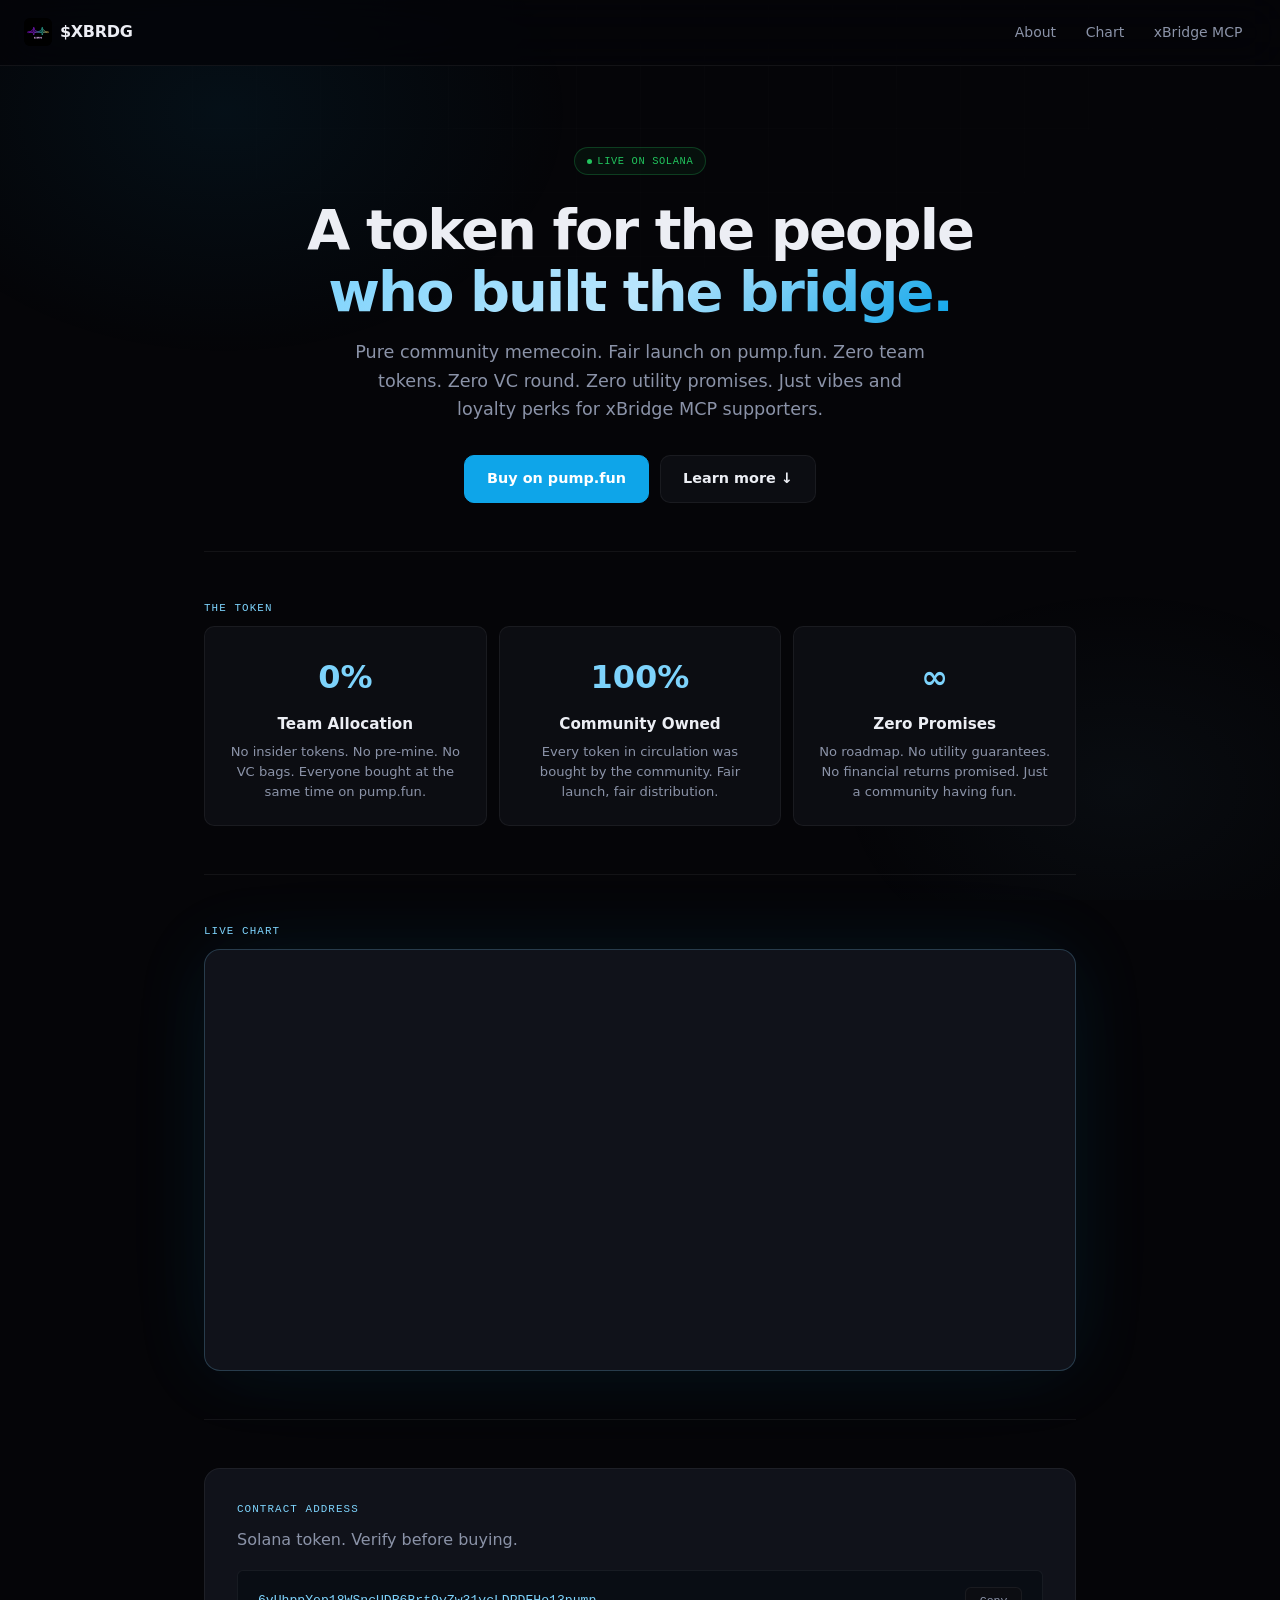
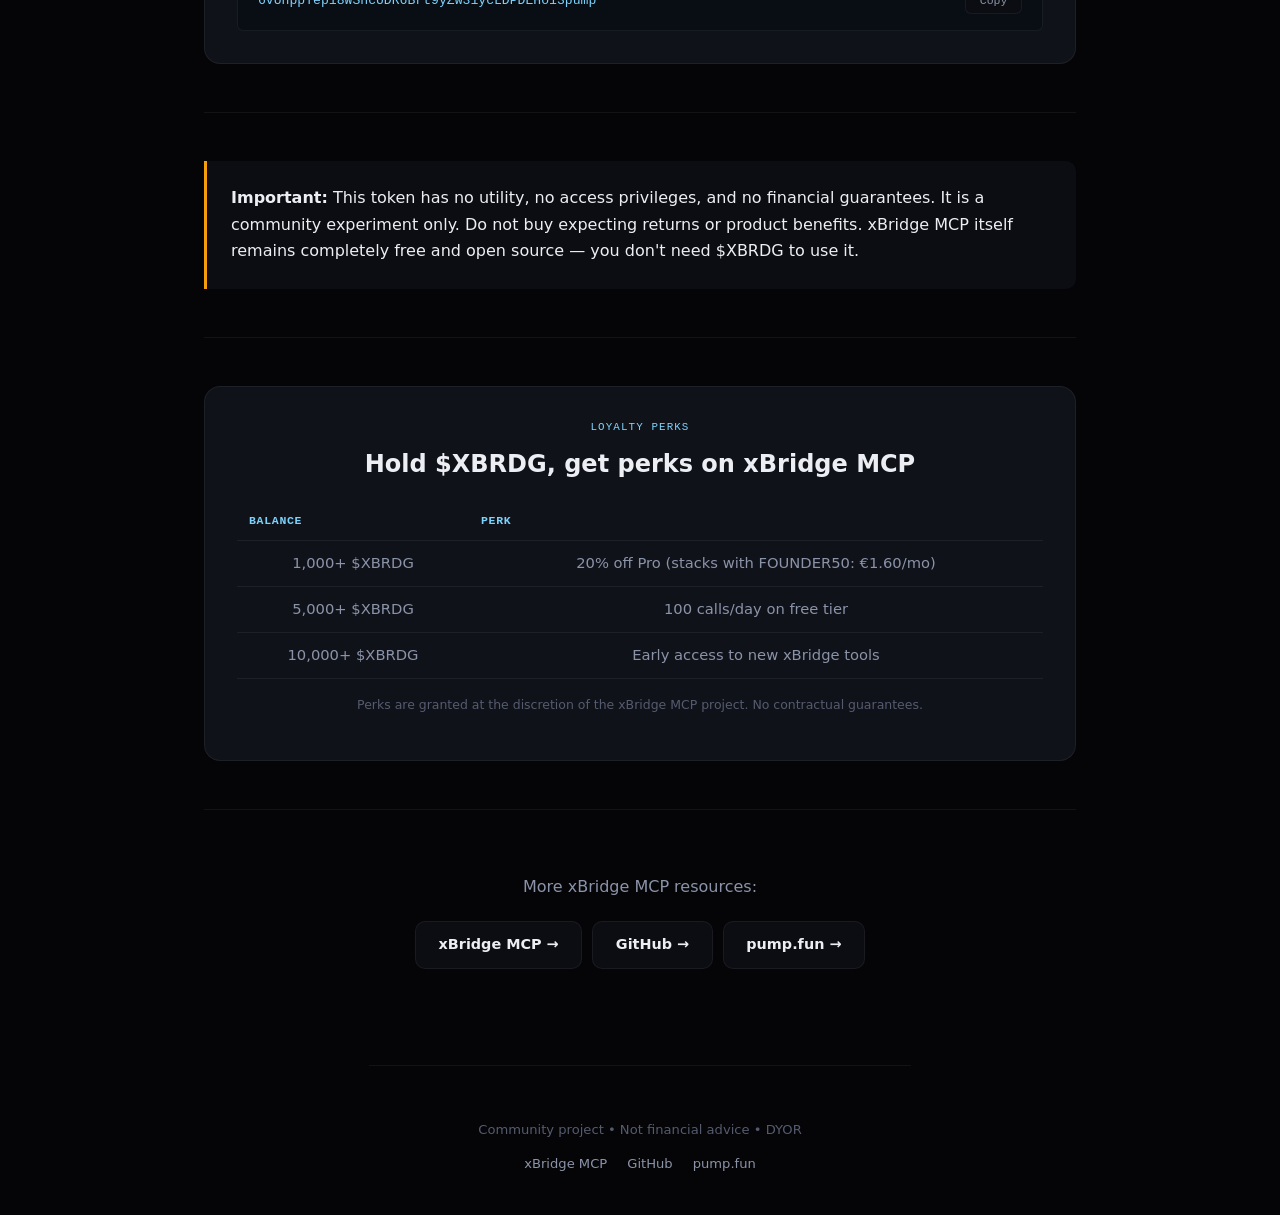
==== commit b97f138b: "pricing: drop to fair-market rates (€4 Pro / €2 Founder) - Pro: €9/mo → €4/mo (competitive with Zed " ====
--- a/xbrdg-site/index.html
+++ b/xbrdg-site/index.html
@@ -512,7 +512,7 @@
             </tr>
             <tr>
               <td style="padding:0.65rem 0.75rem;border-bottom:1px solid var(--line);color:var(--muted);">1,000+ $XBRDG</td>
-              <td style="padding:0.65rem 0.75rem;border-bottom:1px solid var(--line);color:var(--muted);">20% off Pro subscription (stacks with FOUNDER50)</td>
+              <td style="padding:0.65rem 0.75rem;border-bottom:1px solid var(--line);color:var(--muted);">20% off Pro (stacks with FOUNDER50: €1.60/mo)</td>
             </tr>
             <tr>
               <td style="padding:0.65rem 0.75rem;border-bottom:1px solid var(--line);color:var(--muted);">5,000+ $XBRDG</td>
